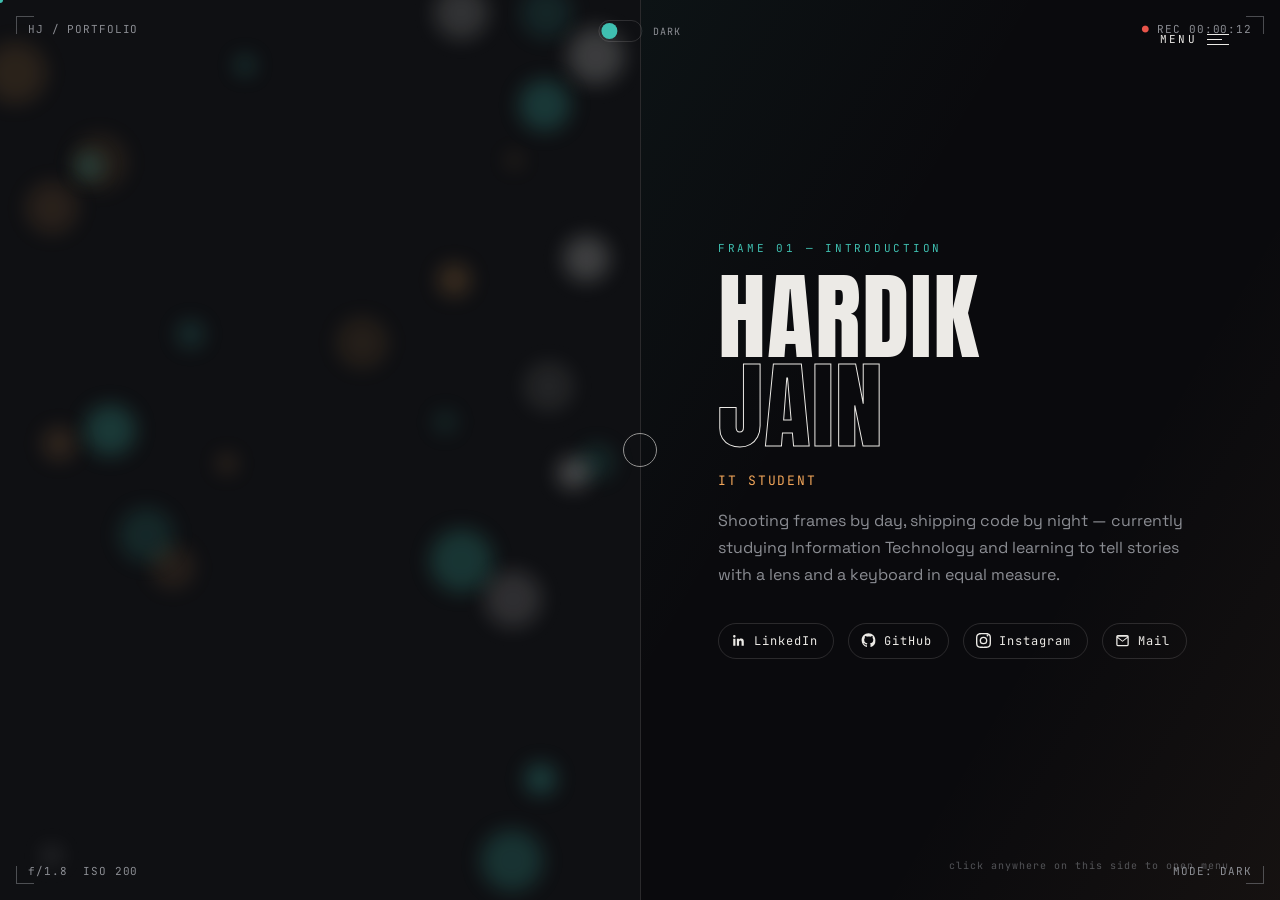
==== index.html @ 765d05bf "Add files via upload" ====
<!DOCTYPE html>
<html lang="en">
<head>
<meta charset="UTF-8">
<meta name="viewport" content="width=device-width, initial-scale=1.0">
<title>Hardik Jain — IT Student &amp; Visual Storyteller</title>
<meta name="description" content="Hardik Jain — IT student, video editor, videographer, photographer.">

<link rel="preconnect" href="https://fonts.googleapis.com">
<link rel="preconnect" href="https://fonts.gstatic.com" crossorigin>
<link href="https://fonts.googleapis.com/css2?family=Anton&family=Space+Grotesk:wght@400;500;600;700&family=JetBrains+Mono:wght@400;500;700&display=swap" rel="stylesheet">

<link rel="stylesheet" href="styles.css">
</head>
<body data-theme="dark">

  <!-- custom cursor -->
  <div class="cursor-ring" aria-hidden="true"></div>
  <div class="cursor-dot" aria-hidden="true"></div>

  <!-- HUD chrome (camera viewfinder overlay) -->
  <div class="hud" aria-hidden="true">
    <span class="hud-tl">HJ&nbsp;/&nbsp;PORTFOLIO</span>
    <span class="hud-tr" id="hudClock">REC 00:00:00</span>
    <span class="hud-bl">f/1.8&nbsp;&nbsp;ISO 200</span>
    <span class="hud-br" id="hudMode">MODE: DARK</span>
    <span class="hud-corner c1"></span>
    <span class="hud-corner c2"></span>
    <span class="hud-corner c3"></span>
    <span class="hud-corner c4"></span>
  </div>

  <!-- theme toggle -->
  <button class="theme-toggle" id="themeToggle" aria-label="Toggle light and dark mode">
    <span class="toggle-track">
      <span class="toggle-thumb"></span>
    </span>
    <span class="toggle-label" id="toggleLabel">DARK</span>
  </button>

  <!-- ============ HOME / SPLIT SCREEN ============ -->
  <main class="split" id="home">

    <section class="panel panel-image" id="imagePanel">
      <canvas id="particleCanvas"></canvas>
      <p class="panel-caption">HOVER TO REFOCUS</p>
    </section>

    <section class="panel panel-info" id="infoPanel">
      <div class="grade-wipe" aria-hidden="true"></div>

      <div class="info-inner">
        <p class="eyebrow">FRAME&nbsp;01 — INTRODUCTION</p>

        <h1 class="name-title" id="nameTitle" data-text="HARDIK JAIN">
          <span>HARDIK</span><span>JAIN</span>
        </h1>

        <p class="role-line">IT Student</p>

        <p class="intro-text">
          Shooting frames by day, shipping code by night — currently studying
          Information Technology and learning to tell stories with a lens
          and a keyboard in equal measure.
        </p>

        <ul class="social-row">
          <li>
            <a href="https://www.linkedin.com/in/thinkhardik" target="_blank" rel="noopener noreferrer" class="social-link" data-label="LinkedIn">
              <svg viewBox="0 0 24 24" fill="currentColor"><path d="M20.45 20.45h-3.55v-5.57c0-1.33-.02-3.03-1.85-3.03-1.86 0-2.14 1.45-2.14 2.94v5.66H9.36V9h3.41v1.56h.05c.47-.9 1.63-1.85 3.36-1.85 3.6 0 4.27 2.37 4.27 5.45v6.29zM5.34 7.43a2.06 2.06 0 1 1 0-4.12 2.06 2.06 0 0 1 0 4.12zM7.12 20.45H3.56V9h3.56v11.45z"/></svg>
              <span>LinkedIn</span>
            </a>
          </li>
          <li>
            <a href="https://github.com/thinkhardik" target="_blank" rel="noopener noreferrer" class="social-link" data-label="GitHub">
              <svg viewBox="0 0 24 24" fill="currentColor"><path d="M12 .5C5.73.5.98 5.24.98 11.52c0 5.02 3.26 9.28 7.78 10.78.57.1.78-.25.78-.55 0-.27-.01-1.16-.02-2.11-3.17.69-3.84-1.34-3.84-1.34-.52-1.32-1.27-1.67-1.27-1.67-1.04-.71.08-.7.08-.7 1.15.08 1.76 1.18 1.76 1.18 1.02 1.75 2.67 1.25 3.32.95.1-.74.4-1.25.72-1.54-2.53-.29-5.19-1.27-5.19-5.63 0-1.24.44-2.26 1.17-3.06-.12-.29-.51-1.45.11-3.02 0 0 .96-.31 3.14 1.17.91-.25 1.89-.38 2.86-.39.97.01 1.95.14 2.86.39 2.18-1.48 3.14-1.17 3.14-1.17.62 1.57.23 2.73.11 3.02.73.8 1.17 1.82 1.17 3.06 0 4.37-2.67 5.34-5.21 5.62.41.36.77 1.06.77 2.14 0 1.55-.01 2.79-.01 3.17 0 .3.2.66.79.55A11.03 11.03 0 0 0 23.02 11.5C23.02 5.24 18.27.5 12 .5z"/></svg>
              <span>GitHub</span>
            </a>
          </li>
          <li>
            <a href="https://www.instagram.com/thinkhardik/" target="_blank" rel="noopener noreferrer" class="social-link" data-label="Instagram">
              <svg viewBox="0 0 24 24" fill="currentColor"><path d="M12 2.16c3.2 0 3.58.01 4.85.07 1.17.05 1.8.24 2.22.41.56.21.96.47 1.38.89.42.42.68.82.89 1.38.17.42.36 1.05.41 2.22.06 1.27.07 1.65.07 4.85s-.01 3.58-.07 4.85c-.05 1.17-.24 1.8-.41 2.22-.21.56-.47.96-.89 1.38-.42.42-.82.68-1.38.89-.42.17-1.05.36-2.22.41-1.27.06-1.65.07-4.85.07s-3.58-.01-4.85-.07c-1.17-.05-1.8-.24-2.22-.41a3.72 3.72 0 0 1-1.38-.89 3.72 3.72 0 0 1-.89-1.38c-.17-.42-.36-1.05-.41-2.22-.06-1.27-.07-1.65-.07-4.85s.01-3.58.07-4.85c.05-1.17.24-1.8.41-2.22.21-.56.47-.96.89-1.38.42-.42.82-.68 1.38-.89.42-.17 1.05-.36 2.22-.41 1.27-.06 1.65-.07 4.85-.07M12 0C8.74 0 8.33.01 7.05.07c-1.28.06-2.15.26-2.91.56a5.87 5.87 0 0 0-2.13 1.38A5.87 5.87 0 0 0 .63 4.14c-.3.76-.5 1.63-.56 2.91C0 8.33 0 8.74 0 12s.01 3.67.07 4.95c.06 1.28.26 2.15.56 2.91.3.79.71 1.46 1.38 2.13.67.67 1.34 1.08 2.13 1.38.76.3 1.63.5 2.91.56C8.33 24 8.74 24 12 24s3.67-.01 4.95-.07c1.28-.06 2.15-.26 2.91-.56a5.87 5.87 0 0 0 2.13-1.38 5.87 5.87 0 0 0 1.38-2.13c.3-.76.5-1.63.56-2.91.06-1.28.07-1.69.07-4.95s-.01-3.67-.07-4.95c-.06-1.28-.26-2.15-.56-2.91a5.87 5.87 0 0 0-1.38-2.13A5.87 5.87 0 0 0 19.86.63c-.76-.3-1.63-.5-2.91-.56C15.67.01 15.26 0 12 0zm0 5.84A6.16 6.16 0 1 0 12 18.16 6.16 6.16 0 0 0 12 5.84zm0 10.16A4 4 0 1 1 12 8a4 4 0 0 1 0 8zm6.4-10.4a1.44 1.44 0 1 1 0-2.88 1.44 1.44 0 0 1 0 2.88z"/></svg>
              <span>Instagram</span>
            </a>
          </li>
          <li>
            <a href="mailto:jainhardik02022007@gmail.com" class="social-link" data-label="Mail">
              <svg viewBox="0 0 24 24" fill="currentColor"><path d="M2 5.5A2.5 2.5 0 0 1 4.5 3h15A2.5 2.5 0 0 1 22 5.5v13a2.5 2.5 0 0 1-2.5 2.5h-15A2.5 2.5 0 0 1 2 18.5v-13zm2.2.5 7.8 6.2L19.8 6H4.2zM20 7.8l-7.4 5.9a1 1 0 0 1-1.2 0L4 7.8v10.7c0 .28.22.5.5.5h15c.28 0 .5-.22.5-.5V7.8z"/></svg>
              <span>Mail</span>
            </a>
          </li>
        </ul>
      </div>

      <button class="menu-trigger" id="menuTrigger" aria-haspopup="true" aria-expanded="false" aria-label="Open menu">
        <span class="menu-trigger-text">MENU</span>
        <span class="menu-trigger-bars"><i></i><i></i><i></i></span>
      </button>

      <p class="click-hint">click anywhere on this side to open menu</p>
    </section>
  </main>

  <!-- ============ EXPLODING NAV OVERLAY ============ -->
  <nav class="nav-overlay" id="navOverlay" aria-hidden="true">
    <div class="shard shard-1"></div>
    <div class="shard shard-2"></div>
    <div class="shard shard-3"></div>
    <div class="shard shard-4"></div>

    <button class="nav-close" id="navClose" aria-label="Close menu">✕</button>

    <ol class="nav-list">
      <li><a href="#about" class="nav-link" data-target="about"><span class="nav-index">01</span><span class="nav-word">About&nbsp;Me</span></a></li>
      <li><a href="#skills" class="nav-link" data-target="skills"><span class="nav-index">02</span><span class="nav-word">Skills</span></a></li>
      <li><a href="#journey" class="nav-link" data-target="journey"><span class="nav-index">03</span><span class="nav-word">Journey</span></a></li>
      <li><a href="#certificates" class="nav-link" data-target="certificates"><span class="nav-index">04</span><span class="nav-word">Certificates</span></a></li>
    </ol>
  </nav>

  <!-- ============ CONTENT PAGES ============ -->
  <div class="page-stage" id="pageStage">

    <button class="back-home" id="backHome">
      <span>◂</span> BACK TO FRAME 01
    </button>

    <section class="content-page" id="about" data-page="about">
      <p class="eyebrow">FRAME&nbsp;02 — ABOUT ME</p>
      <h2 class="page-title">About&nbsp;Me</h2>
      <p class="page-copy">
        Hi, welcome to my website! My name is Hardik Jain and I'm currently
        pursuing my degree in Information Technology at Jaipur Engineering
        College and Research Centre. Somewhere between debugging code and
        colour-grading footage, I found the two crafts speak the same
        language: both are about controlling light, structure, and timing
        until the result feels inevitable.
      </p>
    </section>

    <section class="content-page" id="skills" data-page="skills">
      <p class="eyebrow">FRAME&nbsp;03 — SKILLS</p>
      <h2 class="page-title">Skills</h2>
      <div class="skills-grid">
        <div class="skill-card">
          <span class="skill-tag">LANG</span>
          <h3>JavaScript</h3>
          <p>Building interactive, logic-driven experiences on the web.</p>
        </div>
        <div class="skill-card">
          <span class="skill-tag">POST</span>
          <h3>Video Editing</h3>
          <p>Cutting, colour-grading and pacing footage into a story.</p>
        </div>
        <div class="skill-card">
          <span class="skill-tag">SHOOT</span>
          <h3>Videography</h3>
          <p>Framing motion — composition, movement and light on set.</p>
        </div>
        <div class="skill-card">
          <span class="skill-tag">STILL</span>
          <h3>Photography</h3>
          <p>Freezing a single frame that still carries the whole story.</p>
        </div>
      </div>
    </section>

    <section class="content-page" id="journey" data-page="journey">
      <p class="eyebrow">FRAME&nbsp;04 — JOURNEY</p>
      <h2 class="page-title">Journey</h2>
      <div class="journey-track">
        <div class="journey-node">
          <span class="journey-dot"></span>
          <div class="journey-copy">
            <h3>Just Started</h3>
            <p>The reel just started rolling — first frame, first line of code. Nothing to scroll through yet, but the timeline is running.</p>
          </div>
        </div>
      </div>
    </section>

    <section class="content-page" id="certificates" data-page="certificates">
      <p class="eyebrow">FRAME&nbsp;05 — CERTIFICATES</p>
      <h2 class="page-title">Certificates</h2>
      <p class="page-copy muted">
        No certificates in the reel yet — this frame is reserved for what's
        coming next. Check back soon.
      </p>
    </section>

  </div>

  <script src="script.js"></script>
</body>
</html>
---- styles.css ----
/* ===================================================================
   HARDIK JAIN — PORTFOLIO
   Design language: a camera viewfinder / editing-bay HUD.
   Duotone grade (teal shadows / amber highlights) — a nod to
   colour-grading, one of Hardik's own skills.
=================================================================== */

:root{
  --teal:   #3FBFB0;
  --amber:  #F2A65A;
  --red:    #E8544A;

  --font-display: 'Anton', sans-serif;
  --font-body: 'Space Grotesk', sans-serif;
  --font-mono: 'JetBrains Mono', monospace;

  --ease: cubic-bezier(.22,.61,.36,1);
}

/* ---- theme tokens ---- */
body[data-theme="dark"]{
  --bg:        #0A0A0D;
  --bg-alt:    #0F1013;
  --panel:     #131417;
  --ink:       #ECEAE6;
  --ink-dim:   #8B8D93;
  --line:      rgba(236,234,230,0.14);
  --grain-op:  0.05;
}
body[data-theme="light"]{
  --bg:        #EFEDE7;
  --bg-alt:    #E7E4DC;
  --panel:     #FAF9F6;
  --ink:       #16171B;
  --ink-dim:   #6B6D73;
  --line:      rgba(22,23,27,0.14);
  --grain-op:  0.035;
}

*{ margin:0; padding:0; box-sizing:border-box; }

html{ scroll-behavior:smooth; }

body{
  background:var(--bg);
  color:var(--ink);
  font-family:var(--font-body);
  overflow-x:hidden;
  cursor:none;
  transition:background .5s var(--ease), color .5s var(--ease);
}

a{ color:inherit; text-decoration:none; }
button{ font-family:inherit; background:none; border:none; color:inherit; cursor:none; }
ul, ol{ list-style:none; }

::selection{ background:var(--teal); color:#0A0A0D; }

@media (hover:none){
  body{ cursor:auto; }
}

/* ===================== CUSTOM CURSOR ===================== */
.cursor-dot, .cursor-ring{
  position:fixed; top:0; left:0; z-index:9999;
  pointer-events:none;
  border-radius:50%;
  transform:translate(-50%,-50%);
  will-change:transform;
}
.cursor-dot{
  width:6px; height:6px;
  background:var(--teal);
  transition:background .3s var(--ease), width .3s var(--ease), height .3s var(--ease);
}
.cursor-ring{
  width:34px; height:34px;
  border:1px solid var(--ink);
  opacity:.6;
  transition:width .35s var(--ease), height .35s var(--ease), border-color .35s var(--ease),
             opacity .35s var(--ease), transform .12s linear;
}

/* aperture-close state — hovering the photo */
.cursor-ring.aperture{
  width:64px; height:64px;
  border-color:var(--amber);
  border-style:dashed;
}
.cursor-dot.aperture{ background:var(--amber); width:4px; height:4px; }

/* focus-pull state — hovering the name */
.cursor-ring.focus{
  width:10px; height:10px;
  border-color:var(--teal);
  opacity:1;
}
.cursor-dot.focus{ opacity:0; }

@media (hover:none){
  .cursor-dot, .cursor-ring{ display:none; }
}

/* ===================== HUD CHROME ===================== */
.hud{
  position:fixed; inset:0; z-index:40; pointer-events:none;
  font-family:var(--font-mono);
  font-size:11px;
  letter-spacing:.08em;
  color:var(--ink-dim);
  mix-blend-mode:normal;
}
.hud span{ position:absolute; }
.hud-tl{ top:22px; left:28px; }
.hud-tr{ top:22px; right:28px; }
.hud-tr::before{ content:"● "; color:var(--red); }
.hud-bl{ bottom:22px; left:28px; }
.hud-br{ bottom:22px; right:28px; }

.hud-corner{
  width:18px; height:18px;
  border-color:var(--ink-dim);
  border-style:solid;
  opacity:.5;
}
.c1{ top:16px; left:16px; border-width:1px 0 0 1px; }
.c2{ top:16px; right:16px; border-width:1px 1px 0 0; }
.c3{ bottom:16px; left:16px; border-width:0 0 1px 1px; }
.c4{ bottom:16px; right:16px; border-width:0 1px 1px 0; }

@media (max-width:720px){
  .hud{ display:none; }
}

/* ===================== THEME TOGGLE ===================== */
.theme-toggle{
  position:fixed; top:20px; right:50%;
  transform:translateX(50%);
  z-index:60;
  display:flex; align-items:center; gap:10px;
  font-family:var(--font-mono); font-size:10px; letter-spacing:.12em;
  color:var(--ink-dim);
}
.toggle-track{
  width:44px; height:22px; border-radius:20px;
  border:1px solid var(--line);
  position:relative;
  transition:border-color .3s;
}
.toggle-thumb{
  position:absolute; top:2px; left:2px;
  width:16px; height:16px; border-radius:50%;
  background:var(--teal);
  transition:transform .35s var(--ease), background .35s;
}
body[data-theme="light"] .toggle-thumb{
  transform:translateX(22px);
  background:var(--amber);
}

@media (max-width:720px){
  .theme-toggle{ top:auto; bottom:16px; right:16px; transform:none; }
}

/* ===================== SPLIT SCREEN ===================== */
.split{
  display:flex;
  min-height:100vh;
  position:relative;
}
.panel{
  width:50%;
  min-height:100vh;
  position:relative;
  display:flex;
  align-items:center;
  justify-content:center;
}

/* -- image panel -- */
.panel-image{
  background:var(--bg-alt);
  overflow:hidden;
}
#particleCanvas{
  width:100%; height:100%;
  display:block;
}
.panel-caption{
  position:absolute; bottom:34px; left:50%; transform:translateX(-50%);
  font-family:var(--font-mono); font-size:10px; letter-spacing:.25em;
  color:var(--ink-dim);
  opacity:0; transition:opacity .4s var(--ease);
}
.panel-image:hover .panel-caption{ opacity:.8; }

/* -- info panel -- */
.panel-info{
  flex-direction:column;
  align-items:flex-start;
  justify-content:center;
  padding:0 clamp(28px,6vw,90px);
  border-left:1px solid var(--line);
  cursor:none;
  overflow:hidden;
}
.info-inner{ position:relative; z-index:2; max-width:560px; }

.eyebrow{
  font-family:var(--font-mono);
  font-size:11px; letter-spacing:.25em;
  color:var(--teal);
  margin-bottom:18px;
}

.name-title{
  font-family:var(--font-display);
  font-weight:400;
  font-size:clamp(46px,8vw,96px);
  line-height:.92;
  letter-spacing:.01em;
  display:flex; flex-direction:column;
  filter:blur(0px);
  transition:filter .45s var(--ease);
}
.name-title span{ display:block; }
.name-title span:last-child{
  color:transparent;
  -webkit-text-stroke:1px var(--ink);
}
.name-title.pulling{ filter:blur(6px); }
.name-title.pulling.sharp{ filter:blur(0px); }

.role-line{
  font-family:var(--font-mono);
  font-size:13px; letter-spacing:.15em;
  color:var(--amber);
  margin:22px 0 18px;
  text-transform:uppercase;
}

.intro-text{
  font-size:16px; line-height:1.7;
  color:var(--ink-dim);
  max-width:480px;
  margin-bottom:34px;
}

.social-row{
  display:flex; flex-wrap:wrap; gap:14px;
}
.social-link{
  display:flex; align-items:center; gap:8px;
  padding:9px 16px 9px 12px;
  border:1px solid var(--line);
  border-radius:999px;
  font-size:12px; letter-spacing:.08em;
  font-family:var(--font-mono);
  transition:border-color .3s var(--ease), transform .3s var(--ease), color .3s var(--ease);
  position:relative;
  z-index:5;
}
.social-link svg{ width:15px; height:15px; }
.social-link:hover{
  border-color:var(--teal);
  color:var(--teal);
  transform:translateY(-2px);
}

/* grade-wipe decorative sweep behind info panel */
.grade-wipe{
  position:absolute; inset:0;
  background:linear-gradient(120deg, var(--teal) 0%, transparent 35%, transparent 65%, var(--amber) 100%);
  opacity:.05;
  pointer-events:none;
}

/* menu trigger */
.menu-trigger{
  position:absolute; top:32px; right:clamp(20px,4vw,56px);
  display:flex; align-items:center; gap:10px;
  z-index:6;
}
.menu-trigger-text{
  font-family:var(--font-mono); font-size:11px; letter-spacing:.2em;
}
.menu-trigger-bars{
  display:flex; flex-direction:column; gap:4px;
  width:22px;
}
.menu-trigger-bars i{
  display:block; height:1px; background:var(--ink);
  transition:transform .3s var(--ease), width .3s var(--ease);
}
.menu-trigger-bars i:nth-child(2){ width:70%; }
.menu-trigger:hover .menu-trigger-bars i{ background:var(--teal); width:100%; }

.click-hint{
  position:absolute; bottom:28px; right:clamp(20px,4vw,56px);
  font-family:var(--font-mono); font-size:10px; letter-spacing:.1em;
  color:var(--ink-dim);
  opacity:.55;
}

@media (max-width:900px){
  .split{ flex-direction:column; }
  .panel{ width:100%; min-height:52vh; }
  .panel-image{ min-height:42vh; }
  .panel-info{ border-left:none; border-top:1px solid var(--line); padding:48px clamp(24px,6vw,60px) 90px; }
  .click-hint{ display:none; }
}

/* ===================== EXPLODING NAV OVERLAY ===================== */
.nav-overlay{
  position:fixed; inset:0; z-index:80;
  background:var(--bg);
  display:flex; align-items:center; justify-content:center;
  clip-path:circle(2% at calc(100% - 60px) 50px);
  opacity:0;
  pointer-events:none;
  transition:clip-path .7s var(--ease), opacity .1s linear .1s;
}
.nav-overlay.open{
  clip-path:circle(150% at calc(100% - 60px) 50px);
  opacity:1;
  pointer-events:auto;
  transition:clip-path .7s var(--ease), opacity 0s;
}

.shard{
  position:absolute;
  background:var(--panel);
  border:1px solid var(--line);
  opacity:0;
}
.nav-overlay.open .shard{ animation:shard-fly .6s var(--ease) forwards; }
.shard-1{ width:120px; height:120px; top:15%; left:10%; }
.shard-2{ width:80px;  height:80px;  top:70%; left:20%; }
.shard-3{ width:100px; height:100px; top:20%; right:12%; }
.shard-4{ width:60px;  height:60px;  top:65%; right:22%; }
@keyframes shard-fly{
  0%{ opacity:.9; transform:scale(.2) rotate(0deg); }
  100%{ opacity:0; transform:scale(2.4) rotate(35deg); }
}

.nav-close{
  position:absolute; top:30px; right:clamp(20px,4vw,56px);
  font-size:20px;
  width:40px; height:40px;
  border:1px solid var(--line); border-radius:50%;
  display:flex; align-items:center; justify-content:center;
  transition:border-color .3s, transform .4s var(--ease);
}
.nav-close:hover{ border-color:var(--red); transform:rotate(90deg); }

.nav-list{
  display:flex; flex-direction:column; gap:6px;
  transform:translateY(20px);
  opacity:0;
  transition:transform .5s var(--ease) .15s, opacity .5s var(--ease) .15s;
}
.nav-overlay.open .nav-list{ transform:translateY(0); opacity:1; }

.nav-link{
  display:flex; align-items:baseline; gap:22px;
  font-family:var(--font-display);
  font-size:clamp(34px,7vw,74px);
  line-height:1.1;
  padding:6px 10px;
  position:relative;
  overflow:hidden;
}
.nav-index{
  font-family:var(--font-mono);
  font-size:13px;
  color:var(--teal);
  letter-spacing:.1em;
}
.nav-word{ position:relative; }
.nav-word::after{
  content:"";
  position:absolute; left:0; bottom:2px;
  width:100%; height:.08em;
  background:var(--amber);
  transform:scaleX(0); transform-origin:left;
  transition:transform .4s var(--ease);
}
.nav-link:hover .nav-word::after{ transform:scaleX(1); }
.nav-link:hover .nav-word{ color:var(--amber); }

/* ===================== CONTENT PAGES ===================== */
.page-stage{ position:relative; }
.content-page{
  display:none;
  min-height:100vh;
  padding:140px clamp(24px,8vw,120px) 100px;
  max-width:1000px;
}
.content-page.active{
  display:block;
  animation:page-in .6s var(--ease);
}
@keyframes page-in{
  from{ opacity:0; transform:translateY(24px); }
  to{ opacity:1; transform:translateY(0); }
}

.page-title{
  font-family:var(--font-display);
  font-size:clamp(38px,6vw,68px);
  margin-bottom:34px;
}
.page-copy{
  font-size:17px; line-height:1.8;
  color:var(--ink-dim);
  max-width:680px;
}
.page-copy.muted{ font-style:italic; }

.back-home{
  position:fixed; top:30px; left:clamp(20px,4vw,56px); z-index:70;
  display:none;
  align-items:center; gap:8px;
  font-family:var(--font-mono); font-size:11px; letter-spacing:.15em;
  color:var(--ink-dim);
  transition:color .3s;
}
.back-home.show{ display:flex; }
.back-home:hover{ color:var(--teal); }

/* skills */
.skills-grid{
  display:grid;
  grid-template-columns:repeat(auto-fit, minmax(220px,1fr));
  gap:1px;
  background:var(--line);
  border:1px solid var(--line);
}
.skill-card{
  background:var(--bg);
  padding:30px 26px;
  transition:background .3s var(--ease);
}
.skill-card:hover{ background:var(--panel); }
.skill-tag{
  font-family:var(--font-mono); font-size:10px; letter-spacing:.2em;
  color:var(--teal);
}
.skill-card h3{
  font-family:var(--font-display); font-weight:400;
  font-size:24px; margin:14px 0 10px;
}
.skill-card p{ color:var(--ink-dim); font-size:14px; line-height:1.6; }

/* journey */
.journey-track{ position:relative; padding-left:30px; border-left:1px solid var(--line); }
.journey-node{ position:relative; padding-bottom:10px; }
.journey-dot{
  position:absolute; left:-35px; top:4px;
  width:10px; height:10px; border-radius:50%;
  background:var(--amber);
  box-shadow:0 0 0 4px var(--bg), 0 0 0 5px var(--line);
}
.journey-copy h3{ font-family:var(--font-display); font-weight:400; font-size:26px; margin-bottom:10px; }
.journey-copy p{ color:var(--ink-dim); font-size:15px; line-height:1.7; max-width:560px; }

@media (max-width:720px){
  .content-page{ padding:120px 24px 80px; }
}
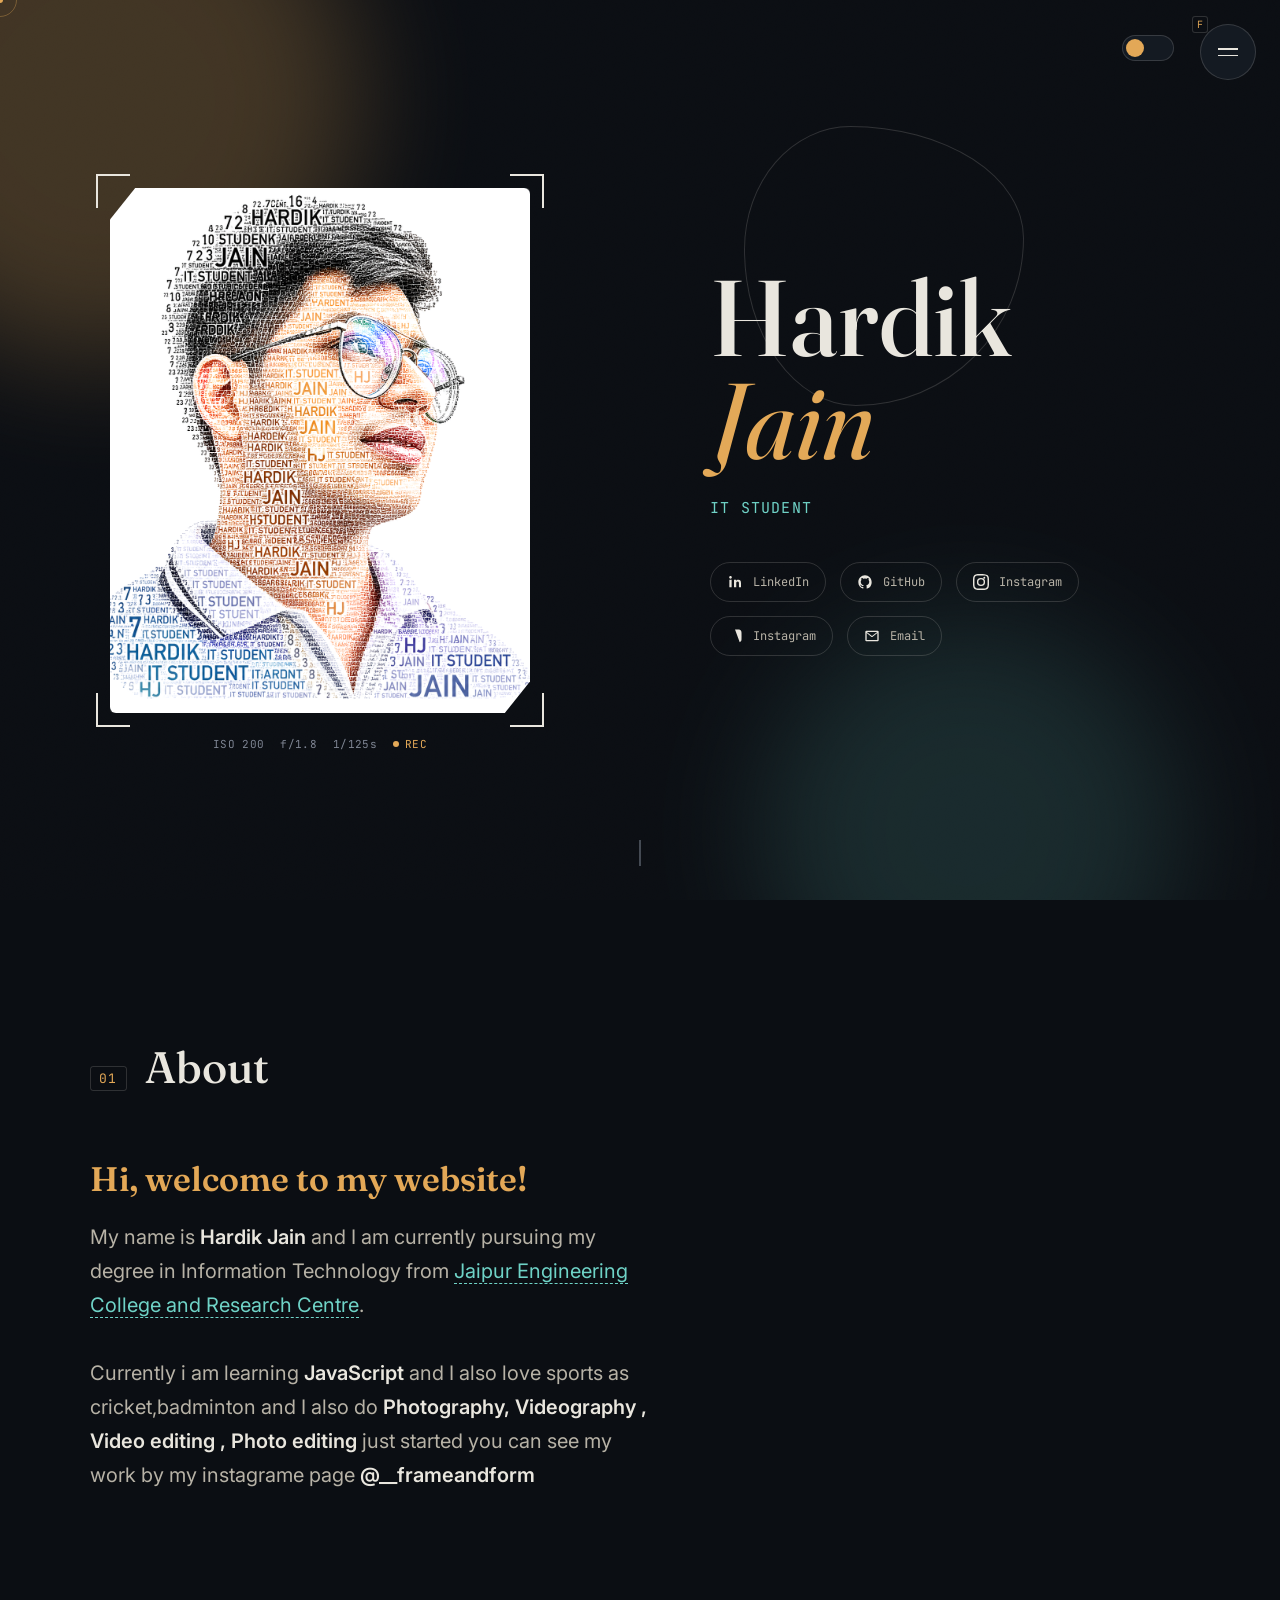
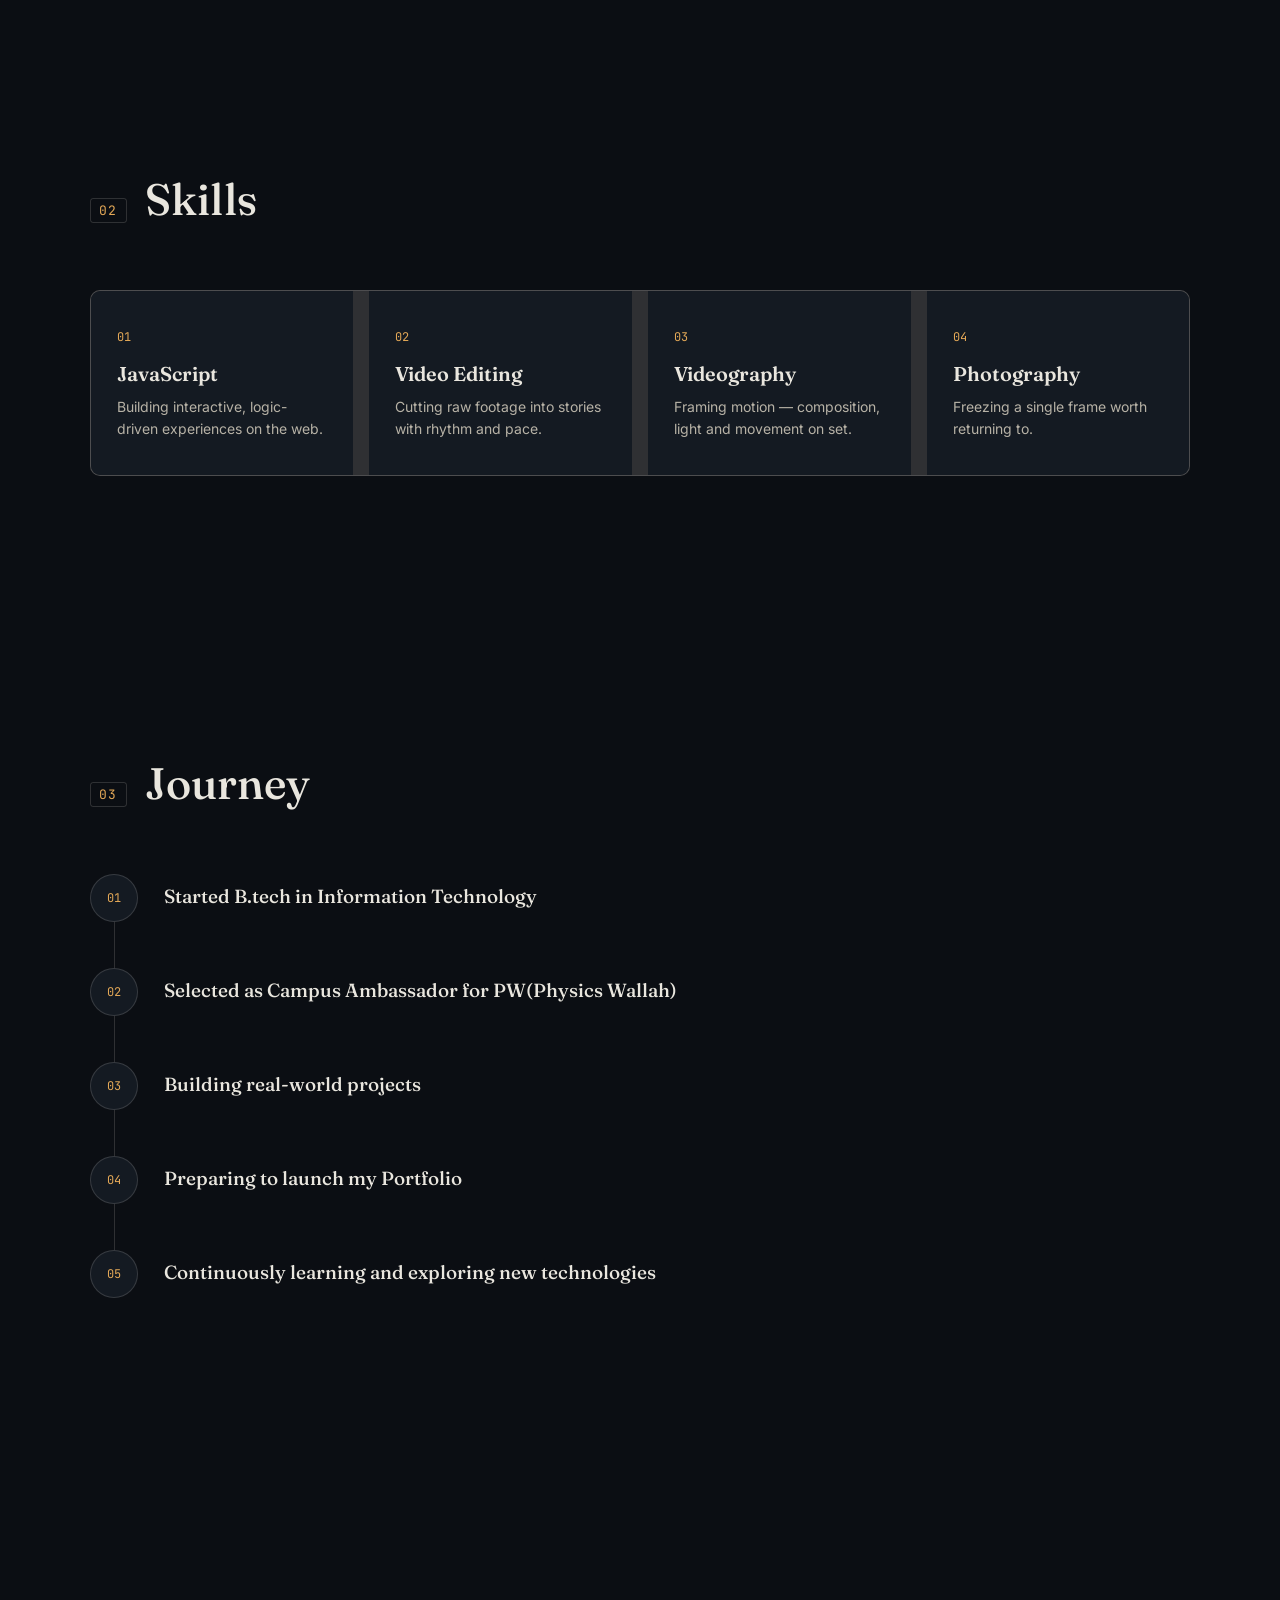
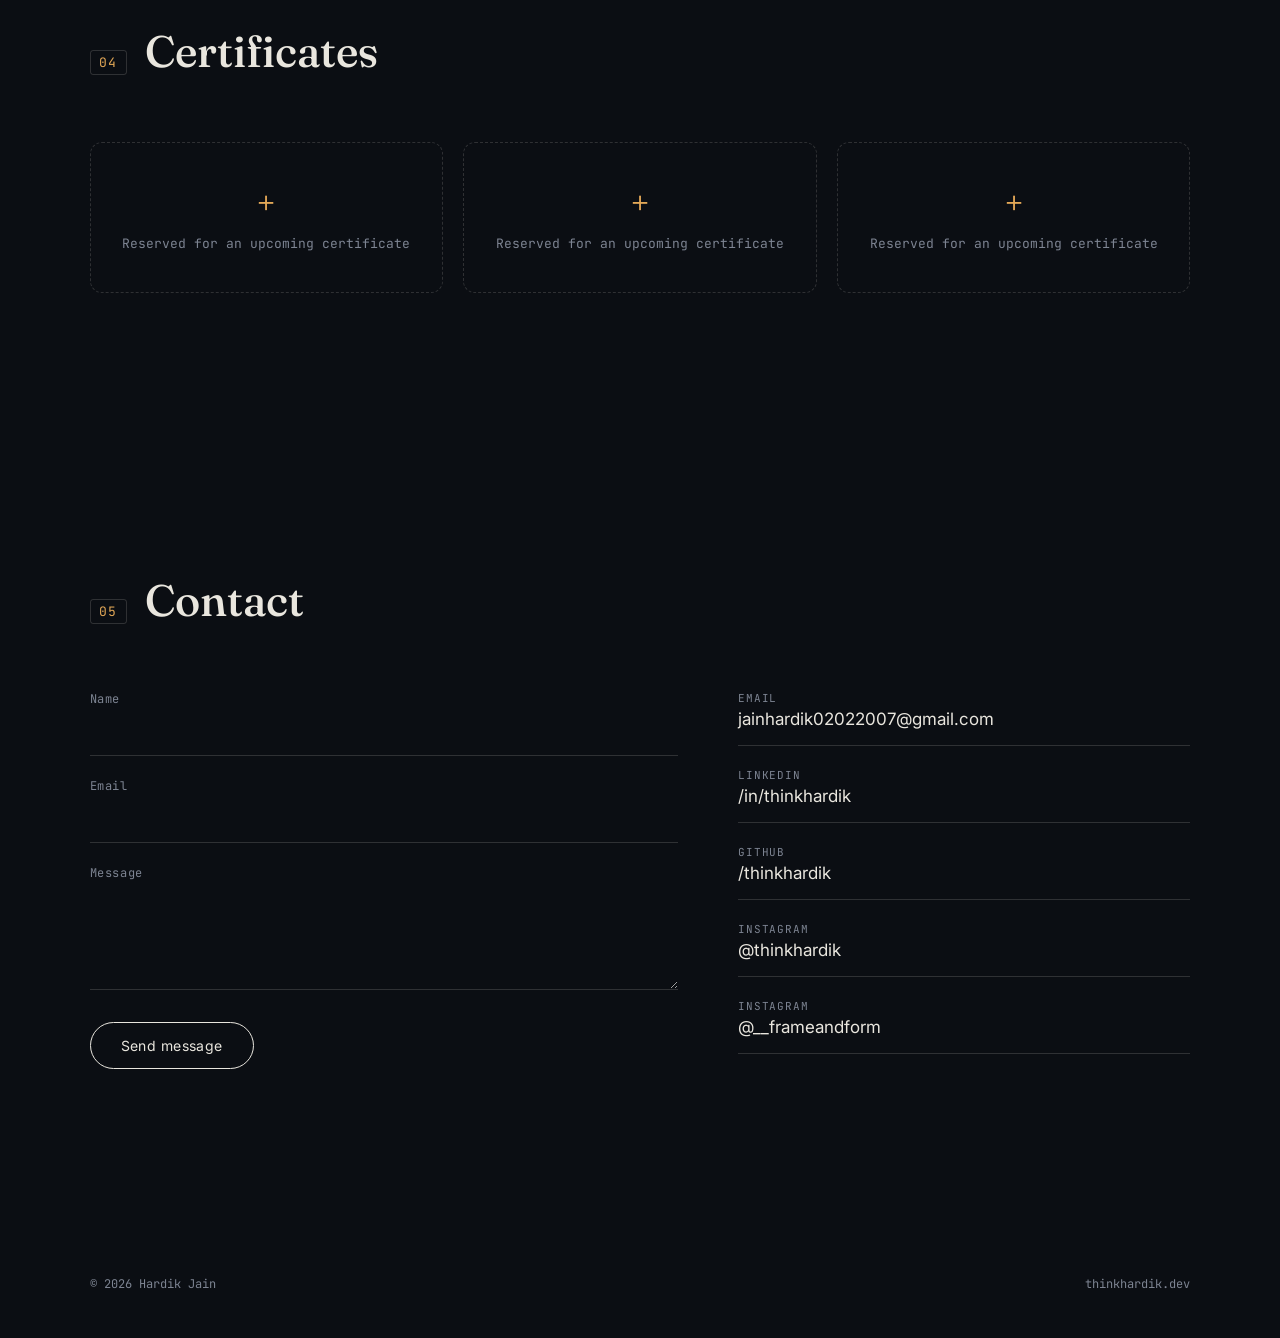
==== commit 738ce7cb: "Add files via upload" ====
--- a/index.html
+++ b/index.html
@@ -3,193 +3,275 @@
 <head>
 <meta charset="UTF-8">
 <meta name="viewport" content="width=device-width, initial-scale=1.0">
-<title>Hardik Jain — IT Student &amp; Visual Storyteller</title>
-<meta name="description" content="Hardik Jain — IT student, video editor, videographer, photographer.">
+<title>Hardik Jain | IT Student</title>
+<meta name="description" content="Hardik Jain — IT student at JECRC, working across code, video and photography. Portfolio, journey and certificates.">
 
 <link rel="preconnect" href="https://fonts.googleapis.com">
 <link rel="preconnect" href="https://fonts.gstatic.com" crossorigin>
-<link href="https://fonts.googleapis.com/css2?family=Anton&family=Space+Grotesk:wght@400;500;600;700&family=JetBrains+Mono:wght@400;500;700&display=swap" rel="stylesheet">
-
-<link rel="stylesheet" href="styles.css">
+<link href="https://fonts.googleapis.com/css2?family=Fraunces:ital,opsz,wght@0,9..144,300;0,9..144,500;0,9..144,600;1,9..144,400;1,9..144,500&family=Inter:wght@300;400;500;600&family=JetBrains+Mono:wght@400;500&display=swap" rel="stylesheet">
+
+<link rel="stylesheet" href="style.css">
 </head>
-<body data-theme="dark">
-
-  <!-- custom cursor -->
-  <div class="cursor-ring" aria-hidden="true"></div>
-  <div class="cursor-dot" aria-hidden="true"></div>
-
-  <!-- HUD chrome (camera viewfinder overlay) -->
-  <div class="hud" aria-hidden="true">
-    <span class="hud-tl">HJ&nbsp;/&nbsp;PORTFOLIO</span>
-    <span class="hud-tr" id="hudClock">REC 00:00:00</span>
-    <span class="hud-bl">f/1.8&nbsp;&nbsp;ISO 200</span>
-    <span class="hud-br" id="hudMode">MODE: DARK</span>
-    <span class="hud-corner c1"></span>
-    <span class="hud-corner c2"></span>
-    <span class="hud-corner c3"></span>
-    <span class="hud-corner c4"></span>
+<body>
+
+<!-- custom cursor -->
+<div class="cursor-dot" aria-hidden="true"></div>
+<div class="cursor-ring" aria-hidden="true"></div>
+
+<!-- floating nav trigger -->
+<button class="nav-trigger" id="navTrigger" aria-label="Open navigation" aria-expanded="false">
+  <span class="nav-trigger__frame">F</span>
+  <span class="nav-trigger__lines"><i></i><i></i></span>
+</button>
+
+<button class="theme-toggle" id="themeToggle" aria-label="Toggle light and dark mode">
+  <span class="theme-toggle__track"><span class="theme-toggle__thumb"></span></span>
+</button>
+
+<!-- fullscreen nav -->
+<nav class="fullnav" id="fullnav" aria-hidden="true">
+  <ol class="fullnav__list">
+    <li class="fullnav__item"><span class="fullnav__frame">00</span><a href="#home">Home</a></li>
+    <li class="fullnav__item"><span class="fullnav__frame">01</span><a href="#about">About</a></li>
+    <li class="fullnav__item"><span class="fullnav__frame">02</span><a href="#skills">Skills</a></li>
+    <li class="fullnav__item"><span class="fullnav__frame">03</span><a href="#journey">Journey</a></li>
+    <li class="fullnav__item"><span class="fullnav__frame">04</span><a href="#certificates">Certificates</a></li>
+    <li class="fullnav__item"><span class="fullnav__frame">05</span><a href="#contact">Contact</a></li>
+  </ol>
+  <div class="fullnav__meta">
+    <span>thinkhardik.dev</span>
+    <span>Jaipur, Rajasthan</span>
+    <span>Baran, Rajasthan</span>
   </div>
-
-  <!-- theme toggle -->
-  <button class="theme-toggle" id="themeToggle" aria-label="Toggle light and dark mode">
-    <span class="toggle-track">
-      <span class="toggle-thumb"></span>
+</nav>
+
+<div class="grain" aria-hidden="true"></div>
+
+<main>
+
+  <!-- HERO -->
+  <section class="hero" id="home">
+    <div class="hero__bg" aria-hidden="true">
+      <span class="hero__shape hero__shape--a"></span>
+      <span class="hero__shape hero__shape--b"></span>
+      <span class="hero__shape hero__shape--c"></span>
+    </div>
+
+    <div class="hero__frame-side">
+      <div class="viewfinder" id="viewfinder">
+        <span class="viewfinder__corner viewfinder__corner--tl"></span>
+        <span class="viewfinder__corner viewfinder__corner--tr"></span>
+        <span class="viewfinder__corner viewfinder__corner--bl"></span>
+        <span class="viewfinder__corner viewfinder__corner--br"></span>
+        <span class="viewfinder__glow" id="viewfinderGlow"></span>
+        <div class="viewfinder__photo-wrap" id="tiltWrap">
+          <img src="assets/images/hardik1.png" alt="Portrait of Hardik Jain" class="viewfinder__photo">
+          <span class="viewfinder__scan"></span>
+        </div>
+        <div class="viewfinder__exif">
+          <span>ISO 200</span>
+          <span>f/1.8</span>
+          <span>1/125s</span>
+          <span class="viewfinder__rec"><i></i>REC</span>
+        </div>
+        <span class="viewfinder__particles" id="particles"></span>
+      </div>
+    </div>
+
+    <div class="hero__text-side">
+      <p class="hero__eyebrow"></p>
+      <h1 class="hero__name" id="heroName">
+        <span class="hero__name-line" data-text="Hardik"></span>
+        <span class="hero__name-line hero__name-line--accent" data-text="Jain">Jain</span>
+      </h1>
+      <p class="hero__role">IT Student</p>
+
+      <ul class="hero__socials">
+        <li>
+          <a href="https://www.linkedin.com/in/thinkhardik" target="_blank" rel="noopener" class="social-link" data-label="LinkedIn">
+            <svg viewBox="0 0 24 24" class="social-link__icon"><path d="M6.94 8.5H3.56V20H6.94V8.5ZM5.25 7.02C6.37 7.02 7.28 6.11 7.28 5c0-1.12-.9-2.02-2.03-2.02C4.13 2.98 3.22 3.88 3.22 5c0 1.11.9 2.02 2.03 2.02ZM20.98 20H20.98V13.9c0-2.9-.62-5.13-4.01-5.13-1.63 0-2.72.89-3.17 1.74h-.05V8.5H10.5V20h3.38v-5.72c0-1.51.29-2.97 2.16-2.97 1.84 0 1.87 1.72 1.87 3.06V20h3.07Z"/></svg>
+            <span class="social-link__label">LinkedIn</span>
+          </a>
+        </li>
+        <li>
+          <a href="https://github.com/thinkhardik" target="_blank" rel="noopener" class="social-link" data-label="GitHub">
+            <svg viewBox="0 0 24 24" class="social-link__icon"><path d="M12 2C6.48 2 2 6.58 2 12.19c0 4.49 2.87 8.3 6.84 9.65.5.1.68-.22.68-.49 0-.24-.01-1.03-.01-1.87-2.78.61-3.37-1.21-3.37-1.21-.45-1.17-1.11-1.48-1.11-1.48-.9-.63.07-.62.07-.62 1 .07 1.53 1.05 1.53 1.05.89 1.55 2.34 1.1 2.91.84.09-.66.35-1.1.63-1.36-2.22-.26-4.56-1.14-4.56-5.06 0-1.12.39-2.03 1.03-2.75-.1-.26-.45-1.31.1-2.73 0 0 .84-.27 2.75 1.05a9.3 9.3 0 0 1 5.01 0c1.9-1.32 2.75-1.05 2.75-1.05.55 1.42.2 2.47.1 2.73.64.72 1.03 1.63 1.03 2.75 0 3.93-2.34 4.79-4.57 5.05.36.32.68.94.68 1.9 0 1.37-.01 2.47-.01 2.81 0 .27.18.6.69.49A10.03 10.03 0 0 0 22 12.19C22 6.58 17.52 2 12 2Z"/></svg>
+            <span class="social-link__label">GitHub</span>
+          </a>
+        </li>
+        <li>
+          <a href="https://www.Hardikinstagram.com/thinkhardik/" target="_blank" rel="noopener" class="social-link" data-label="Instagram">
+            <svg viewBox="0 0 24 24" class="social-link__icon"><path d="M12 2.16c3.2 0 3.58.01 4.85.07 1.17.05 1.8.24 2.22.41.56.21.96.47 1.38.89.42.42.68.82.89 1.38.17.42.36 1.05.41 2.22.06 1.27.07 1.65.07 4.85s-.01 3.58-.07 4.85c-.05 1.17-.24 1.8-.41 2.22-.21.56-.47.96-.89 1.38-.42.42-.82.68-1.38.89-.42.17-1.05.36-2.22.41-1.27.06-1.65.07-4.85.07s-3.58-.01-4.85-.07c-1.17-.05-1.8-.24-2.22-.41-.56-.21-.96-.47-1.38-.89-.42-.42-.68-.82-.89-1.38-.17-.42-.36-1.05-.41-2.22-.06-1.27-.07-1.65-.07-4.85s.01-3.58.07-4.85c.05-1.17.24-1.8.41-2.22.21-.56.47-.96.89-1.38.42-.42.82-.68 1.38-.89.42-.17 1.05-.36 2.22-.41 1.27-.06 1.65-.07 4.85-.07ZM12 0C8.74 0 8.33.01 7.05.07c-1.28.06-2.15.26-2.91.56-.79.31-1.46.72-2.13 1.39-.67.67-1.08 1.34-1.39 2.13-.3.76-.5 1.63-.56 2.91C.01 8.33 0 8.74 0 12s.01 3.67.07 4.95c.06 1.28.26 2.15.56 2.91.31.79.72 1.46 1.39 2.13.67.67 1.34 1.08 2.13 1.39.76.3 1.63.5 2.91.56C8.33 23.99 8.74 24 12 24s3.67-.01 4.95-.07c1.28-.06 2.15-.26 2.91-.56.79-.31 1.46-.72 2.13-1.39.67-.67 1.08-1.34 1.39-2.13.3-.76.5-1.63.56-2.91.06-1.28.07-1.69.07-4.95s-.01-3.67-.07-4.95c-.06-1.28-.26-2.15-.56-2.91-.31-.79-.72-1.46-1.39-2.13C21.35 1.79 20.68 1.38 19.89 1.07c-.76-.3-1.63-.5-2.91-.56C15.67.01 15.26 0 12 0Zm0 5.84A6.16 6.16 0 1 0 18.16 12 6.16 6.16 0 0 0 12 5.84Zm0 10.16A4 4 0 1 1 16 12a4 4 0 0 1-4 4Zm6.41-10.4a1.44 1.44 0 1 1-1.44-1.44 1.44 1.44 0 0 1 1.44 1.44Z"/></svg>
+            <span class="social-link__label">Instagram</span>
+          </a>
+        </li>
+        <li>
+          <a href="https://www.instagram.com/__frameandform/" target="_blank" rel="noopener" class="social-link" data-label="Instagram">
+            <svg viewBox="0 0 24 24" class="social-link__icon"><path d="M12 2.16c3.2 0 3.58.01 4.85.07 1.17.05 1.8.24 2.22.41.56.21.96.47 1.38.89.42.42.68.82.89 1.38.17.42.36 1.05.41 2.22.06 1.27.07 1.65.07 4.85s-.01 3.58-.07 4.85c-.05 1.17-.24 1.8-.41 2.22-.21.56-.47.96-.89 1.38-.42.42-.82.68-1.38.89-.42.17-1.05.36-2.
+22.41-1.27.06-1.65.07-4.85.07s-3.58-.01-4.85-.07c-1.17-.05-1.8-.24-2.22-.41-.56-.21-.96-.47-1.38-.89-.42-.42-.68-.82-.89-1.38-.17-.42-.36-1.05-.41-2.22C2.17 15.58 2.16 15.2 2.16 12s.01-3.58.07-4.85c.05-1.17.24-1.8.41-2.22.21-.56.47-.96.89-1.38C4 2.83 4.4 2.57 4.96 2.36c.42-.17 1.05-.36 2.22-.41C8.42 2.17 8.8 2.16 12 2.16Zm0 5A6 6 0 1 0 18 12a6 6 0 0 0-6-6Zm0 10A4 4 0 1 1 16 12a4 4 0 0 1-4 4Zm6-10a1 1 0 1 1-1-1 1 1 0 0 1 .99 1Z"/></svg>
+            <span class="social-link__label">Instagram</span>
+          </a>
+
+        </li>
+        <li>
+          <a href="mailto:jainhardik02022007@gmail.com" class="social-link" data-label="Email">
+            <svg viewBox="0 0 24 24" class="social-link__icon"><path d="M2 5.5A1.5 1.5 0 0 1 3.5 4h17A1.5 1.5 0 0 1 22 5.5v13a1.5 1.5 0 0 1-1.5 1.5h-17A1.5 1.5 0 0 1 2 18.5v-13Zm2.2.5 7.8 6.1L19.8 6H4.2Zm15.8 1.6-7.44 5.83a1 1 0 0 1-1.22 0L4 7.6V18h16V7.6Z"/></svg>
+            <span class="social-link__label">Email</span>
+          </a>
+        </li>
+      </ul>
+    </div>
+
+    <span class="hero__scroll-cue">
+      <span></span>
     </span>
-    <span class="toggle-label" id="toggleLabel">DARK</span>
-  </button>
-
-  <!-- ============ HOME / SPLIT SCREEN ============ -->
-  <main class="split" id="home">
-
-    <section class="panel panel-image" id="imagePanel">
-      <canvas id="particleCanvas"></canvas>
-      <p class="panel-caption">HOVER TO REFOCUS</p>
-    </section>
-
-    <section class="panel panel-info" id="infoPanel">
-      <div class="grade-wipe" aria-hidden="true"></div>
-
-      <div class="info-inner">
-        <p class="eyebrow">FRAME&nbsp;01 — INTRODUCTION</p>
-
-        <h1 class="name-title" id="nameTitle" data-text="HARDIK JAIN">
-          <span>HARDIK</span><span>JAIN</span>
-        </h1>
-
-        <p class="role-line">IT Student</p>
-
-        <p class="intro-text">
-          Shooting frames by day, shipping code by night — currently studying
-          Information Technology and learning to tell stories with a lens
-          and a keyboard in equal measure.
-        </p>
-
-        <ul class="social-row">
-          <li>
-            <a href="https://www.linkedin.com/in/thinkhardik" target="_blank" rel="noopener noreferrer" class="social-link" data-label="LinkedIn">
-              <svg viewBox="0 0 24 24" fill="currentColor"><path d="M20.45 20.45h-3.55v-5.57c0-1.33-.02-3.03-1.85-3.03-1.86 0-2.14 1.45-2.14 2.94v5.66H9.36V9h3.41v1.56h.05c.47-.9 1.63-1.85 3.36-1.85 3.6 0 4.27 2.37 4.27 5.45v6.29zM5.34 7.43a2.06 2.06 0 1 1 0-4.12 2.06 2.06 0 0 1 0 4.12zM7.12 20.45H3.56V9h3.56v11.45z"/></svg>
-              <span>LinkedIn</span>
-            </a>
-          </li>
-          <li>
-            <a href="https://github.com/thinkhardik" target="_blank" rel="noopener noreferrer" class="social-link" data-label="GitHub">
-              <svg viewBox="0 0 24 24" fill="currentColor"><path d="M12 .5C5.73.5.98 5.24.98 11.52c0 5.02 3.26 9.28 7.78 10.78.57.1.78-.25.78-.55 0-.27-.01-1.16-.02-2.11-3.17.69-3.84-1.34-3.84-1.34-.52-1.32-1.27-1.67-1.27-1.67-1.04-.71.08-.7.08-.7 1.15.08 1.76 1.18 1.76 1.18 1.02 1.75 2.67 1.25 3.32.95.1-.74.4-1.25.72-1.54-2.53-.29-5.19-1.27-5.19-5.63 0-1.24.44-2.26 1.17-3.06-.12-.29-.51-1.45.11-3.02 0 0 .96-.31 3.14 1.17.91-.25 1.89-.38 2.86-.39.97.01 1.95.14 2.86.39 2.18-1.48 3.14-1.17 3.14-1.17.62 1.57.23 2.73.11 3.02.73.8 1.17 1.82 1.17 3.06 0 4.37-2.67 5.34-5.21 5.62.41.36.77 1.06.77 2.14 0 1.55-.01 2.79-.01 3.17 0 .3.2.66.79.55A11.03 11.03 0 0 0 23.02 11.5C23.02 5.24 18.27.5 12 .5z"/></svg>
-              <span>GitHub</span>
-            </a>
-          </li>
-          <li>
-            <a href="https://www.instagram.com/thinkhardik/" target="_blank" rel="noopener noreferrer" class="social-link" data-label="Instagram">
-              <svg viewBox="0 0 24 24" fill="currentColor"><path d="M12 2.16c3.2 0 3.58.01 4.85.07 1.17.05 1.8.24 2.22.41.56.21.96.47 1.38.89.42.42.68.82.89 1.38.17.42.36 1.05.41 2.22.06 1.27.07 1.65.07 4.85s-.01 3.58-.07 4.85c-.05 1.17-.24 1.8-.41 2.22-.21.56-.47.96-.89 1.38-.42.42-.82.68-1.38.89-.42.17-1.05.36-2.22.41-1.27.06-1.65.07-4.85.07s-3.58-.01-4.85-.07c-1.17-.05-1.8-.24-2.22-.41a3.72 3.72 0 0 1-1.38-.89 3.72 3.72 0 0 1-.89-1.38c-.17-.42-.36-1.05-.41-2.22-.06-1.27-.07-1.65-.07-4.85s.01-3.58.07-4.85c.05-1.17.24-1.8.41-2.22.21-.56.47-.96.89-1.38.42-.42.82-.68 1.38-.89.42-.17 1.05-.36 2.22-.41 1.27-.06 1.65-.07 4.85-.07M12 0C8.74 0 8.33.01 7.05.07c-1.28.06-2.15.26-2.91.56a5.87 5.87 0 0 0-2.13 1.38A5.87 5.87 0 0 0 .63 4.14c-.3.76-.5 1.63-.56 2.91C0 8.33 0 8.74 0 12s.01 3.67.07 4.95c.06 1.28.26 2.15.56 2.91.3.79.71 1.46 1.38 2.13.67.67 1.34 1.08 2.13 1.38.76.3 1.63.5 2.91.56C8.33 24 8.74 24 12 24s3.67-.01 4.95-.07c1.28-.06 2.15-.26 2.91-.56a5.87 5.87 0 0 0 2.13-1.38 5.87 5.87 0 0 0 1.38-2.13c.3-.76.5-1.63.56-2.91.06-1.28.07-1.69.07-4.95s-.01-3.67-.07-4.95c-.06-1.28-.26-2.15-.56-2.91a5.87 5.87 0 0 0-1.38-2.13A5.87 5.87 0 0 0 19.86.63c-.76-.3-1.63-.5-2.91-.56C15.67.01 15.26 0 12 0zm0 5.84A6.16 6.16 0 1 0 12 18.16 6.16 6.16 0 0 0 12 5.84zm0 10.16A4 4 0 1 1 12 8a4 4 0 0 1 0 8zm6.4-10.4a1.44 1.44 0 1 1 0-2.88 1.44 1.44 0 0 1 0 2.88z"/></svg>
-              <span>Instagram</span>
-            </a>
-          </li>
-          <li>
-            <a href="mailto:jainhardik02022007@gmail.com" class="social-link" data-label="Mail">
-              <svg viewBox="0 0 24 24" fill="currentColor"><path d="M2 5.5A2.5 2.5 0 0 1 4.5 3h15A2.5 2.5 0 0 1 22 5.5v13a2.5 2.5 0 0 1-2.5 2.5h-15A2.5 2.5 0 0 1 2 18.5v-13zm2.2.5 7.8 6.2L19.8 6H4.2zM20 7.8l-7.4 5.9a1 1 0 0 1-1.2 0L4 7.8v10.7c0 .28.22.5.5.5h15c.28 0 .5-.22.5-.5V7.8z"/></svg>
-              <span>Mail</span>
-            </a>
-          </li>
-        </ul>
-      </div>
-
-      <button class="menu-trigger" id="menuTrigger" aria-haspopup="true" aria-expanded="false" aria-label="Open menu">
-        <span class="menu-trigger-text">MENU</span>
-        <span class="menu-trigger-bars"><i></i><i></i><i></i></span>
-      </button>
-
-      <p class="click-hint">click anywhere on this side to open menu</p>
-    </section>
-  </main>
-
-  <!-- ============ EXPLODING NAV OVERLAY ============ -->
-  <nav class="nav-overlay" id="navOverlay" aria-hidden="true">
-    <div class="shard shard-1"></div>
-    <div class="shard shard-2"></div>
-    <div class="shard shard-3"></div>
-    <div class="shard shard-4"></div>
-
-    <button class="nav-close" id="navClose" aria-label="Close menu">✕</button>
-
-    <ol class="nav-list">
-      <li><a href="#about" class="nav-link" data-target="about"><span class="nav-index">01</span><span class="nav-word">About&nbsp;Me</span></a></li>
-      <li><a href="#skills" class="nav-link" data-target="skills"><span class="nav-index">02</span><span class="nav-word">Skills</span></a></li>
-      <li><a href="#journey" class="nav-link" data-target="journey"><span class="nav-index">03</span><span class="nav-word">Journey</span></a></li>
-      <li><a href="#certificates" class="nav-link" data-target="certificates"><span class="nav-index">04</span><span class="nav-word">Certificates</span></a></li>
+  </section>
+<!-- ABOUT --> 
+ <section class="about" id="about">
+    <div class="section-heading">
+      <span class="section-heading__frame">01</span>
+      <h2>About</h2>
+    </div>
+    <div class="about__content">
+      <p class="about__lede">Hi, welcome to my website!</p>
+      <p class="about__body">My name is <strong>Hardik Jain</strong> and I am currently pursuing my degree in Information Technology from <em>Jaipur Engineering College and Research Centre</em>.<br><br>Currently i am learning <strong>JavaScript</strong> and I also love sports as cricket,badminton and I also do <strong>Photography, Videography , Video editing , Photo editing</strong> just started you can see my work by my instagrame page <strong>@__frameandform</strong><div class=""></div> </p>
+    </div>
+  </section>
+
+  <!-- SKILLS -->
+  <section class="skills" id="skills">
+    <div class="section-heading">
+      <span class="section-heading__frame">02</span>
+      <h2>Skills</h2>
+    </div>
+    <div class="skills__grid">
+      <div class="skill-card" data-skill="JavaScript">
+        <span class="skill-card__index">01</span>
+        <h3>JavaScript</h3>
+        <p>Building interactive, logic-driven experiences on the web.</p>
+      </div>
+      <div class="skill-card" data-skill="Video Editing">
+        <span class="skill-card__index">02</span>
+        <h3>Video Editing</h3>
+        <p>Cutting raw footage into stories with rhythm and pace.</p>
+      </div>
+      <div class="skill-card" data-skill="Videography">
+        <span class="skill-card__index">03</span>
+        <h3>Videography</h3>
+        <p>Framing motion — composition, light and movement on set.</p>
+      </div>
+      <div class="skill-card" data-skill="Photography">
+        <span class="skill-card__index">04</span>
+        <h3>Photography</h3>
+        <p>Freezing a single frame worth returning to.</p>
+      </div>
+    </div>
+  </section>
+
+  <!-- JOURNEY -->
+  <section class="journey" id="journey">
+    <div class="section-heading">
+      <span class="section-heading__frame">03</span>
+      <h2>Journey</h2>
+    </div>
+    <ol class="timeline">
+      <li class="timeline__item">
+        <span class="timeline__frame">01</span>
+        <div class="timeline__body">
+          <h3>Started B.tech in Information Technology</h3>
+        </div>
+      </li>
+      <li class="timeline__item">
+        <span class="timeline__frame">02</span>
+        <div class="timeline__body">
+          <h3>Selected as Campus Ambassador for PW(Physics Wallah)</h3>
+        </div>
+      </li>
+      <li class="timeline__item">
+        <span class="timeline__frame">03</span>
+        <div class="timeline__body">
+          <h3>Building real-world projects</h3>
+        </div>
+      </li>
+      <li class="timeline__item">
+        <span class="timeline__frame">04</span>
+        <div class="timeline__body">
+          <h3>Preparing to launch my Portfolio</h3>
+        </div>
+      </li>
+      <li class="timeline__item">
+        <span class="timeline__frame">05</span>
+        <div class="timeline__body">
+          <h3>Continuously learning and exploring new technologies</h3>
+        </div>
+      </li>
     </ol>
-  </nav>
-
-  <!-- ============ CONTENT PAGES ============ -->
-  <div class="page-stage" id="pageStage">
-
-    <button class="back-home" id="backHome">
-      <span>◂</span> BACK TO FRAME 01
-    </button>
-
-    <section class="content-page" id="about" data-page="about">
-      <p class="eyebrow">FRAME&nbsp;02 — ABOUT ME</p>
-      <h2 class="page-title">About&nbsp;Me</h2>
-      <p class="page-copy">
-        Hi, welcome to my website! My name is Hardik Jain and I'm currently
-        pursuing my degree in Information Technology at Jaipur Engineering
-        College and Research Centre. Somewhere between debugging code and
-        colour-grading footage, I found the two crafts speak the same
-        language: both are about controlling light, structure, and timing
-        until the result feels inevitable.
-      </p>
-    </section>
-
-    <section class="content-page" id="skills" data-page="skills">
-      <p class="eyebrow">FRAME&nbsp;03 — SKILLS</p>
-      <h2 class="page-title">Skills</h2>
-      <div class="skills-grid">
-        <div class="skill-card">
-          <span class="skill-tag">LANG</span>
-          <h3>JavaScript</h3>
-          <p>Building interactive, logic-driven experiences on the web.</p>
-        </div>
-        <div class="skill-card">
-          <span class="skill-tag">POST</span>
-          <h3>Video Editing</h3>
-          <p>Cutting, colour-grading and pacing footage into a story.</p>
-        </div>
-        <div class="skill-card">
-          <span class="skill-tag">SHOOT</span>
-          <h3>Videography</h3>
-          <p>Framing motion — composition, movement and light on set.</p>
-        </div>
-        <div class="skill-card">
-          <span class="skill-tag">STILL</span>
-          <h3>Photography</h3>
-          <p>Freezing a single frame that still carries the whole story.</p>
-        </div>
-      </div>
-    </section>
-
-    <section class="content-page" id="journey" data-page="journey">
-      <p class="eyebrow">FRAME&nbsp;04 — JOURNEY</p>
-      <h2 class="page-title">Journey</h2>
-      <div class="journey-track">
-        <div class="journey-node">
-          <span class="journey-dot"></span>
-          <div class="journey-copy">
-            <h3>Just Started</h3>
-            <p>The reel just started rolling — first frame, first line of code. Nothing to scroll through yet, but the timeline is running.</p>
-          </div>
-        </div>
-      </div>
-    </section>
-
-    <section class="content-page" id="certificates" data-page="certificates">
-      <p class="eyebrow">FRAME&nbsp;05 — CERTIFICATES</p>
-      <h2 class="page-title">Certificates</h2>
-      <p class="page-copy muted">
-        No certificates in the reel yet — this frame is reserved for what's
-        coming next. Check back soon.
-      </p>
-    </section>
-
-  </div>
-
-  <script src="script.js"></script>
+  </section>
+
+  <!-- CERTIFICATES -->
+  <section class="certificates" id="certificates">
+    <div class="section-heading">
+      <span class="section-heading__frame">04</span>
+      <h2>Certificates</h2>
+    </div>
+    <div class="certificates__grid">
+      <div class="cert-card cert-card--empty">
+        <span class="cert-card__seal">＋</span>
+        <p>Reserved for an upcoming certificate</p>
+      </div>
+      <div class="cert-card cert-card--empty">
+        <span class="cert-card__seal">＋</span>
+        <p>Reserved for an upcoming certificate</p>
+      </div>
+      <div class="cert-card cert-card--empty">
+        <span class="cert-card__seal">＋</span>
+        <p>Reserved for an upcoming certificate</p>
+      </div>
+    </div>
+  </section>
+
+  <!-- CONTACT -->
+  <section class="contact" id="contact">
+    <div class="section-heading">
+      <span class="section-heading__frame">05</span>
+      <h2>Contact</h2>
+    </div>
+    <div class="contact__grid">
+      <form class="contact__form" id="contactForm">
+        <label class="field">
+          <span>Name</span>
+          <input type="text" name="name" required autocomplete="name">
+        </label>
+        <label class="field">
+          <span>Email</span>
+          <input type="email" name="email" required autocomplete="email">
+        </label>
+        <label class="field">
+          <span>Message</span>
+          <textarea name="message" rows="4" required></textarea>
+        </label>
+        <button type="submit" class="btn-send">
+          <span>Send message</span>
+        </button>
+        <p class="contact__status" id="contactStatus" role="status"></p>
+      </form>
+      <div class="contact__links">
+        <a href="mailto:jainhardik02022007@gmail.com" class="contact__link"><span>Email</span>jainhardik02022007@gmail.com</a>
+        <a href="https://www.linkedin.com/in/thinkhardik" target="_blank" rel="noopener" class="contact__link"><span>LinkedIn</span>/in/thinkhardik</a>
+        <a href="https://github.com/thinkhardik" target="_blank" rel="noopener" class="contact__link"><span>GitHub</span>/thinkhardik</a>
+        <a href="https://www.instagram.com/thinkhardik/" target="_blank" rel="noopener" class="contact__link"><span>Instagram</span>@thinkhardik</a>
+        <a href="https://www.instagram.com/__frameandform/" target="_blank" rel="noopener" class="contact__link"><span>Instagram</span>@__frameandform</a>
+      </div>
+    </div>
+  </section>
+
+  <footer class="footer">
+    <span>© 2026 Hardik Jain</span>
+    <span>thinkhardik.dev</span>
+  </footer>
+
+</main>
+
+<script src="script.js"></script>
 </body>
 </html>
--- a/style.css
+++ b/style.css
@@ -0,0 +1,441 @@
+/* ============================================================
+   TOKENS
+   ============================================================ */
+:root{
+  --bg: #0B0E13;
+  --surface: #141A22;
+  --surface-2: #1A212B;
+  --line: rgba(233,230,222,0.16);
+  --text: #E9E6DE;
+  --text-dim: #B7B2A6;
+  --muted: #7D8492;
+  --amber: #E3A857;
+  --amber-soft: rgba(227,168,87,0.35);
+  --cyan: #6FD3C7;
+
+  --font-display: "Fraunces", serif;
+  --font-body: "Inter", -apple-system, sans-serif;
+  --font-mono: "JetBrains Mono", monospace;
+
+  --ease: cubic-bezier(.22,.68,0,1);
+  --dur-s: .25s;
+  --dur-m: .55s;
+  --dur-l: 1s;
+}
+
+html[data-theme="light"]{
+  --bg: #EEEEE9;
+  --surface: #FFFFFF;
+  --surface-2: #F7F6F2;
+  --line: rgba(20,20,18,0.10);
+  --text: #16181D;
+  --text-dim: #4A4E57;
+  --muted: #767B84;
+  --amber: #B9762A;
+  --amber-soft: rgba(185,118,42,0.30);
+  --cyan: #1F8F81;
+}
+
+*,*::before,*::after{ box-sizing:border-box; }
+html{ scroll-behavior:smooth; }
+body{
+  margin:0;
+  background:var(--bg);
+  color:var(--text);
+  font-family:var(--font-body);
+  font-weight:400;
+  overflow-x:hidden;
+  cursor:none;
+  transition:background var(--dur-m) var(--ease), color var(--dur-m) var(--ease);
+}
+@media (max-width: 860px){ body{ cursor:auto; } }
+h1,h2,h3{ font-family:var(--font-display); margin:0; }
+p{ margin:0; }
+a{ color:inherit; text-decoration:none; }
+img{ max-width:100%; display:block; }
+button{ font-family:inherit; background:none; border:none; color:inherit; cursor:pointer; }
+::selection{ background:var(--amber); color:#141A22; }
+
+section{ position:relative; padding:min(14vw,140px) min(7vw,90px); }
+
+.section-heading{
+  display:flex; align-items:baseline; gap:18px;
+  margin-bottom:clamp(36px,6vw,64px);
+}
+.section-heading__frame{
+  font-family:var(--font-mono); font-size:13px; letter-spacing:.12em;
+  color:var(--amber); border:1px solid var(--line); border-radius:3px;
+  padding:3px 8px;
+}
+.section-heading h2{
+  font-size:clamp(28px,4vw,44px); font-weight:500;
+}
+
+/* ============================================================
+   CUSTOM CURSOR
+   ============================================================ */
+.cursor-dot,.cursor-ring{
+  position:fixed; top:0; left:0; pointer-events:none; z-index:9999;
+  border-radius:50%; transform:translate(-50%,-50%);
+}
+.cursor-dot{
+  width:6px; height:6px; background:var(--amber);
+}
+.cursor-ring{
+  width:34px; height:34px; border:1px solid var(--amber-soft);
+  transition: width .25s var(--ease), height .25s var(--ease), border-color .25s var(--ease), background .25s var(--ease), transform .12s linear;
+}
+.cursor-ring.is-link{
+  width:64px; height:64px; background:rgba(227,168,87,0.08); border-color:var(--amber);
+}
+.cursor-ring::before{
+  content:""; position:absolute; inset:0; margin:auto;
+  width:4px; height:4px; background:transparent;
+}
+@media (max-width: 860px){ .cursor-dot,.cursor-ring{ display:none; } }
+
+/* ============================================================
+   THEME TOGGLE
+   ============================================================ */
+.theme-toggle{
+  position:fixed; top:34px; right:100px; z-index:1200;
+}
+@media (max-width:640px){ .theme-toggle{ right:78px; top:24px; } }
+.theme-toggle__track{
+  display:flex; align-items:center; width:52px; height:26px; border-radius:20px;
+  border:1px solid var(--line); background:var(--surface); padding:3px;
+}
+.theme-toggle__thumb{
+  width:18px; height:18px; border-radius:50%; background:var(--amber);
+  transition:transform var(--dur-s) var(--ease);
+}
+html[data-theme="light"] .theme-toggle__thumb{ transform:translateX(26px); }
+
+/* ============================================================
+   FLOATING NAV TRIGGER
+   ============================================================ */
+.nav-trigger{
+  position:fixed; top:24px; right:24px; z-index:1200;
+  width:56px; height:56px; border-radius:50%;
+  background:var(--surface); border:1px solid var(--line);
+  display:flex; flex-direction:column; align-items:center; justify-content:center; gap:6px;
+  transition:background var(--dur-s) var(--ease), border-color var(--dur-s) var(--ease);
+}
+.nav-trigger:hover{ border-color:var(--amber); }
+.nav-trigger__frame{
+  position:absolute; top:-9px; left:-9px; font-family:var(--font-mono); font-size:10px;
+  color:var(--amber); background:var(--bg); border:1px solid var(--line); border-radius:3px;
+  padding:1px 4px;
+}
+.nav-trigger__lines{ display:flex; flex-direction:column; gap:5px; }
+.nav-trigger__lines i{
+  display:block; width:20px; height:1.5px; background:var(--text);
+  transition:transform var(--dur-s) var(--ease), opacity var(--dur-s) var(--ease);
+}
+.nav-trigger.is-open .nav-trigger__lines i:first-child{ transform:translateY(3.25px) rotate(45deg); }
+.nav-trigger.is-open .nav-trigger__lines i:last-child{ transform:translateY(-3.25px) rotate(-45deg); }
+
+/* ============================================================
+   FULLSCREEN NAV
+   ============================================================ */
+.fullnav{
+  position:fixed; inset:0; z-index:1100;
+  background:var(--bg);
+  display:flex; flex-direction:column; justify-content:center;
+  padding:min(10vw,110px);
+  clip-path:circle(2% at calc(100% - 50px) 50px);
+  transition:clip-path .7s var(--ease);
+  pointer-events:none;
+}
+.fullnav.is-open{ clip-path:circle(150% at calc(100% - 50px) 50px); pointer-events:auto; }
+.fullnav__list{ list-style:none; margin:0; padding:0; }
+.fullnav__item{
+  display:flex; align-items:baseline; gap:22px; padding:14px 0;
+  border-bottom:1px solid var(--line);
+  opacity:0; transform:translateY(24px);
+  transition:opacity .5s var(--ease), transform .5s var(--ease);
+}
+.fullnav.is-open .fullnav__item{ opacity:1; transform:translateY(0); }
+.fullnav.is-open .fullnav__item:nth-child(1){ transition-delay:.08s; }
+.fullnav.is-open .fullnav__item:nth-child(2){ transition-delay:.14s; }
+.fullnav.is-open .fullnav__item:nth-child(3){ transition-delay:.20s; }
+.fullnav.is-open .fullnav__item:nth-child(4){ transition-delay:.26s; }
+.fullnav.is-open .fullnav__item:nth-child(5){ transition-delay:.32s; }
+.fullnav.is-open .fullnav__item:nth-child(6){ transition-delay:.38s; }
+.fullnav__frame{ font-family:var(--font-mono); font-size:14px; color:var(--amber); width:34px; }
+.fullnav__item a{
+  font-family:var(--font-display); font-size:clamp(30px,6vw,64px); font-weight:500;
+  position:relative;
+}
+.fullnav__item a::after{
+  content:""; position:absolute; left:0; bottom:2px; width:100%; height:1px; background:var(--amber);
+  transform:scaleX(0); transform-origin:left; transition:transform .35s var(--ease);
+}
+.fullnav__item a:hover::after{ transform:scaleX(1); }
+.fullnav__meta{
+  position:absolute; bottom:min(6vw,60px); left:min(10vw,110px); right:min(10vw,110px);
+  display:flex; justify-content:space-between; font-family:var(--font-mono); font-size:12px; color:var(--muted);
+}
+
+/* ============================================================
+   GRAIN / NOISE OVERLAY
+   ============================================================ */
+.grain{
+  position:fixed; inset:0; z-index:5; pointer-events:none; opacity:.035; mix-blend-mode:overlay;
+  background-image:url("data:image/svg+xml,%3Csvg xmlns='http://www.w3.org/2000/svg' width='120' height='120'%3E%3Cfilter id='n'%3E%3CfeTurbulence type='fractalNoise' baseFrequency='0.9' numOctaves='2' stitchTiles='stitch'/%3E%3C/filter%3E%3Crect width='100%25' height='100%25' filter='url(%23n)'/%3E%3C/svg%3E");
+}
+
+/* ============================================================
+   HERO
+   ============================================================ */
+.hero{
+  min-height:100vh; padding:0;
+  display:grid; grid-template-columns:1fr 1fr; align-items:center;
+  overflow:hidden;
+}
+.hero__bg{ position:absolute; inset:0; z-index:0; }
+.hero__shape{ position:absolute; border-radius:50%; filter:blur(60px); opacity:.25; }
+.hero__shape--a{ width:520px; height:520px; background:var(--amber); top:-160px; left:-160px; }
+.hero__shape--b{ width:420px; height:420px; background:var(--cyan); bottom:-140px; right:8%; opacity:.14; }
+.hero__shape--c{ width:280px; height:280px; border:1px solid var(--line); border-radius:38% 62% 60% 40%/44% 40% 60% 56%; top:14%; right:20%; filter:none; opacity:1; animation:driftShape 18s ease-in-out infinite; }
+@keyframes driftShape{ 0%,100%{ transform:translate(0,0) rotate(0deg);} 50%{ transform:translate(-14px,18px) rotate(12deg);} }
+
+.hero__frame-side{
+  position:relative; z-index:2; display:flex; align-items:center; justify-content:center;
+  padding:min(6vw,70px);
+}
+.hero__text-side{
+  position:relative; z-index:2; padding:min(6vw,70px);
+}
+.hero__eyebrow{
+  font-family:var(--font-mono); font-size:12px; letter-spacing:.14em; color:var(--muted);
+  margin-bottom:22px; text-transform:uppercase;
+}
+.hero__name{
+  font-size:clamp(52px,8.4vw,108px); line-height:.96; font-weight:500;
+}
+.hero__name-line{
+  display:block; position:relative; cursor:default;
+}
+.hero__name-line--accent{ font-style:italic; color:var(--amber); font-weight:400; }
+.hero__name-line{ transition:letter-spacing .4s var(--ease); }
+.hero__name-line:hover{ letter-spacing:.01em; }
+.hero__name-line span.letter{ display:inline-block; transition:transform .3s var(--ease), color .3s var(--ease); }
+
+.hero__role{
+  font-family:var(--font-mono); font-size:15px; letter-spacing:.08em; color:var(--cyan);
+  margin-top:26px; text-transform:uppercase;
+}
+.hero__tagline{
+  font-size:clamp(17px,1.6vw,20px); color:var(--text-dim); margin-top:14px; max-width:34ch;
+}
+
+.hero__socials{
+  list-style:none; margin:44px 0 0; padding:0; display:flex; gap:14px; flex-wrap:wrap;
+}
+.social-link{
+  display:flex; align-items:center; gap:10px; padding:11px 16px;
+  border:1px solid var(--line); border-radius:30px; position:relative; overflow:hidden;
+  transition:border-color var(--dur-s) var(--ease), transform var(--dur-s) var(--ease);
+}
+.social-link:hover{ border-color:var(--amber); transform:translateY(-3px); }
+.social-link__icon{ width:16px; height:16px; fill:var(--text); transition:fill var(--dur-s) var(--ease), transform var(--dur-s) var(--ease); }
+.social-link:hover .social-link__icon{ fill:var(--amber); transform:rotate(-8deg) scale(1.1); }
+.social-link__label{ font-family:var(--font-mono); font-size:12px; color:var(--text-dim); }
+
+.hero__scroll-cue{
+  position:absolute; bottom:34px; left:50%; transform:translateX(-50%); z-index:2;
+  display:flex; flex-direction:column; align-items:center; gap:8px;
+  font-family:var(--font-mono); font-size:11px; letter-spacing:.1em; color:var(--muted);
+}
+.hero__scroll-cue span{ width:1px; height:26px; background:var(--muted); position:relative; overflow:hidden; }
+.hero__scroll-cue span::after{
+  content:""; position:absolute; top:-100%; left:0; width:100%; height:100%; background:var(--amber);
+  animation:scrollLine 2.2s ease-in-out infinite;
+}
+@keyframes scrollLine{ 0%{ top:-100%; } 50%{ top:0; } 100%{ top:100%; } }
+
+/* ---- viewfinder (portrait frame) ---- */
+.viewfinder{
+  position:relative; width:min(78vw,420px); aspect-ratio:4/5;
+  perspective:900px;
+}
+.viewfinder__corner{
+  position:absolute; width:34px; height:34px; z-index:3;
+  border-color:var(--amber); transition:border-color .3s var(--ease), width .3s var(--ease), height .3s var(--ease);
+}
+.viewfinder__corner--tl{ top:-14px; left:-14px; border-top:2px solid; border-left:2px solid; }
+.viewfinder__corner--tr{ top:-14px; right:-14px; border-top:2px solid; border-right:2px solid; }
+.viewfinder__corner--bl{ bottom:-14px; left:-14px; border-bottom:2px solid; border-left:2px solid; }
+.viewfinder__corner--br{ bottom:-14px; right:-14px; border-bottom:2px solid; border-right:2px solid; }
+.viewfinder.is-active .viewfinder__corner{ width:44px; height:44px; }
+
+.viewfinder__photo-wrap{
+  position:relative; width:100%; height:100%; border-radius:6px; overflow:hidden;
+  clip-path:polygon(6% 0%, 100% 0%, 100% 94%, 94% 100%, 0% 100%, 0% 6%);
+  transform-style:preserve-3d; will-change:transform;
+  transition:transform .5s var(--ease);
+  box-shadow:0 30px 70px -20px rgba(0,0,0,.55), 0 0 0 1px var(--line);
+  background:var(--surface);
+}
+.viewfinder__photo{ width:100%; height:100%; object-fit:cover; filter:saturate(1.02) contrast(1.02); }
+.viewfinder__scan{
+  position:absolute; left:0; right:0; height:26%; top:-30%;
+  background:linear-gradient(180deg, transparent, rgba(227,168,87,0.16), transparent);
+  pointer-events:none; opacity:0; transition:opacity .3s var(--ease);
+}
+.viewfinder.is-active .viewfinder__scan{ opacity:1; animation:scanMove 2.6s linear infinite; }
+@keyframes scanMove{ 0%{ top:-30%; } 100%{ top:104%; } }
+
+.viewfinder__glow{
+  position:absolute; width:260px; height:260px; border-radius:50%; pointer-events:none; z-index:2;
+  background:radial-gradient(circle, rgba(227,168,87,.35), transparent 70%);
+  transform:translate(-50%,-50%); opacity:0; transition:opacity .3s var(--ease); mix-blend-mode:screen;
+}
+.viewfinder.is-active .viewfinder__glow{ opacity:1; }
+
+.viewfinder__exif{
+  position:absolute; left:0; right:0; bottom:-38px; display:flex; gap:16px; justify-content:center;
+  font-family:var(--font-mono); font-size:11px; color:var(--muted); letter-spacing:.03em;
+}
+.viewfinder__rec{ display:flex; align-items:center; gap:6px; color:var(--amber); }
+.viewfinder__rec i{ width:6px; height:6px; border-radius:50%; background:var(--amber); animation:blink 1.4s ease-in-out infinite; }
+@keyframes blink{ 0%,100%{ opacity:1; } 50%{ opacity:.25; } }
+
+.viewfinder__particles{ position:absolute; inset:-40px; pointer-events:none; z-index:3; }
+.particle{
+  position:absolute; width:3px; height:3px; border-radius:50%; background:var(--amber);
+  opacity:0; animation:particleFloat 1.6s ease-out forwards;
+}
+@keyframes particleFloat{
+  0%{ opacity:.9; transform:translate(0,0) scale(1); }
+  100%{ opacity:0; transform:translate(var(--px,10px),var(--py,-30px)) scale(.3); }
+}
+
+@media (max-width: 900px){
+  .hero{ grid-template-columns:1fr; padding-top:70px; }
+  .hero__frame-side{ order:1; padding-bottom:20px; }
+  .hero__text-side{ order:2; text-align:center; }
+  .hero__socials{ justify-content:center; }
+  .viewfinder{ width:min(70vw,340px); }
+}
+
+/* ============================================================
+   ABOUT
+   ============================================================ */
+
+   h2.about__heading{ font-family:var(--font-display); font-style:normal; font-size:clamp(26px,3vw,34px); color:var(--amber); margin-bottom:14px; }
+.about__lede{
+  font-family:var(--font-display); font-style:normal;font-weight:600; font-size:clamp(24px,3vw,34px); color:var(--amber);
+  margin-bottom:20px;
+}
+.about__body{
+font-size:clamp(18px,2.2vw,20px); line-height:1.7em; color:var(--text-dim); max-width:44ch;
+}
+.about__body strong{ color:var(--text); font-weight:600; }
+.about__body em{ color:var(--cyan); font-style:normal; border-bottom:1px dashed var(--cyan); }
+
+/* ============================================================
+   SKILLS
+   ============================================================ */
+.skills__grid{
+  display:grid; grid-template-columns:repeat(auto-fit,minmax(220px,1fr)); gap: 16px;
+  background:var(--line); border:1px solid var(--line); border-radius:10px; overflow:hidden;
+}
+.skill-card{
+  background:var(--surface); padding:34px 26px; position:relative;
+  transition:transform .3s var(--ease), background .3s var(--ease) , box-shadow .3s var(--ease); 
+}
+.skill-card:hover{ background:var(--surface-2); transform:translateY(-6px); box-shadow:0 10px 20px rgba(0,0,0,.1); }
+.skill-card__index{ font-family:var(--font-mono); font-size:12px; color:var(--amber); }
+.skill-card h3{ font-size:20px; font-weight:600; margin:16px 0 10px; }
+.skill-card p{ font-size:14px; color:var(--text-dim); line-height:1.6; }
+
+/* ============================================================
+   JOURNEY / TIMELINE
+   ============================================================ */
+.timeline{ list-style:none; margin:0; padding:0; max-width:640px; position:relative; }
+.timeline::before{
+  content:""; position:absolute; left:24px; top:8px; bottom: 48px; width:1px; background:var(--line);
+}
+.timeline__item{
+  display:flex; gap:26px; padding:0 0 46px; position:relative; opacity:0; transform:translateX(-16px);
+  transition:opacity .6s var(--ease), transform .6s var(--ease);
+}
+.timeline__item.is-visible{ opacity:1; transform:translateX(0); }
+.timeline__frame{
+  flex:none; width:48px; height:48px; border-radius:50%; background:var(--surface);
+  border:1px solid var(--line); display:flex; align-items:center; justify-content:center;
+  font-family:var(--font-mono); font-size:12px; color:var(--amber); z-index:1;
+}
+.timeline__body h3{ font-size:19px; font-weight:500; padding-top:10px; }
+
+/* ============================================================
+   CERTIFICATES
+   ============================================================ */
+.certificates__grid{
+  display:grid; grid-template-columns:repeat(auto-fit,minmax(220px,1fr)); gap:20px;
+}
+.cert-card{
+  border:1px dashed var(--line); border-radius:12px; padding:40px 24px; text-align:center;
+  color:var(--muted); transition:border-color .3s var(--ease), transform .3s var(--ease);
+}
+.cert-card:hover{ border-color:var(--amber); transform:translateY(-4px); }
+.cert-card__seal{
+  display:block; font-size:28px; color:var(--amber); margin-bottom:14px;
+}
+.cert-card p{ font-size:13px; font-family:var(--font-mono); }
+
+/* ============================================================
+   CONTACT
+   ============================================================ */
+.contact__grid{ display:grid; grid-template-columns:1.3fr 1fr; gap:60px; }
+@media (max-width:860px){ .contact__grid{ grid-template-columns:1fr; } }
+.contact__form{ display:flex; flex-direction:column; gap:22px; }
+.field{ display:flex; flex-direction:column; gap:8px; }
+.field span{ font-family:var(--font-mono); font-size:12px; color:var(--muted); letter-spacing:.05em; }
+.field input,.field textarea{
+  background:transparent; border:none; border-bottom:1px solid var(--line); color:var(--text);
+  font-family:var(--font-body); font-size:16px; padding:10px 2px; resize:vertical;
+  transition:border-color .25s var(--ease);
+}
+.field input:focus,.field textarea:focus{ outline:none; border-color:var(--amber); }
+.btn-send{
+  align-self:flex-start; margin-top:10px; padding:14px 30px; border:1px solid var(--text);
+  border-radius:30px; font-size:14px; letter-spacing:.03em; position:relative; overflow:hidden;
+}
+.btn-send span{ position:relative; z-index:1; }
+.btn-send::before{
+  content:""; position:absolute; inset:0; background:var(--amber); transform:translateY(101%);
+  transition:transform .35s var(--ease);
+}
+.btn-send:hover{ border-color:var(--amber); color:#141A22; }
+.btn-send:hover::before{ transform:translateY(0); }
+.contact__status{ font-family:var(--font-mono); font-size:13px; color:var(--cyan); min-height:1em; }
+
+.contact__links{ display:flex; flex-direction:column; gap:22px; }
+.contact__link{
+  display:flex; flex-direction:column; gap:4px; padding-bottom:16px; border-bottom:1px solid var(--line);
+  font-size:17px; transition:color .25s var(--ease), padding-left .25s var(--ease);
+}
+.contact__link span{ font-family:var(--font-mono); font-size:11px; color:var(--muted); text-transform:uppercase; letter-spacing:.08em; }
+.contact__link:hover{ color:var(--amber); padding-left:8px; }
+
+.footer{
+  display:flex; justify-content:space-between; padding:32px min(7vw,90px) 46px;
+  font-family:var(--font-mono); font-size:12px; color:var(--muted);
+}
+
+/* ============================================================
+   SCROLL REVEAL
+   ============================================================ */
+[data-reveal]{ opacity:0; transform:translateY(28px); transition:opacity .7s var(--ease), transform .7s var(--ease); }
+[data-reveal].is-visible{ opacity:1; transform:translateY(0); }
+
+/* ============================================================
+   REDUCED MOTION
+   ============================================================ */
+@media (prefers-reduced-motion: reduce){
+  *,*::before,*::after{ animation-duration:.001ms !important; transition-duration:.001ms !important; }
+  html{ scroll-behavior:auto; }
+}
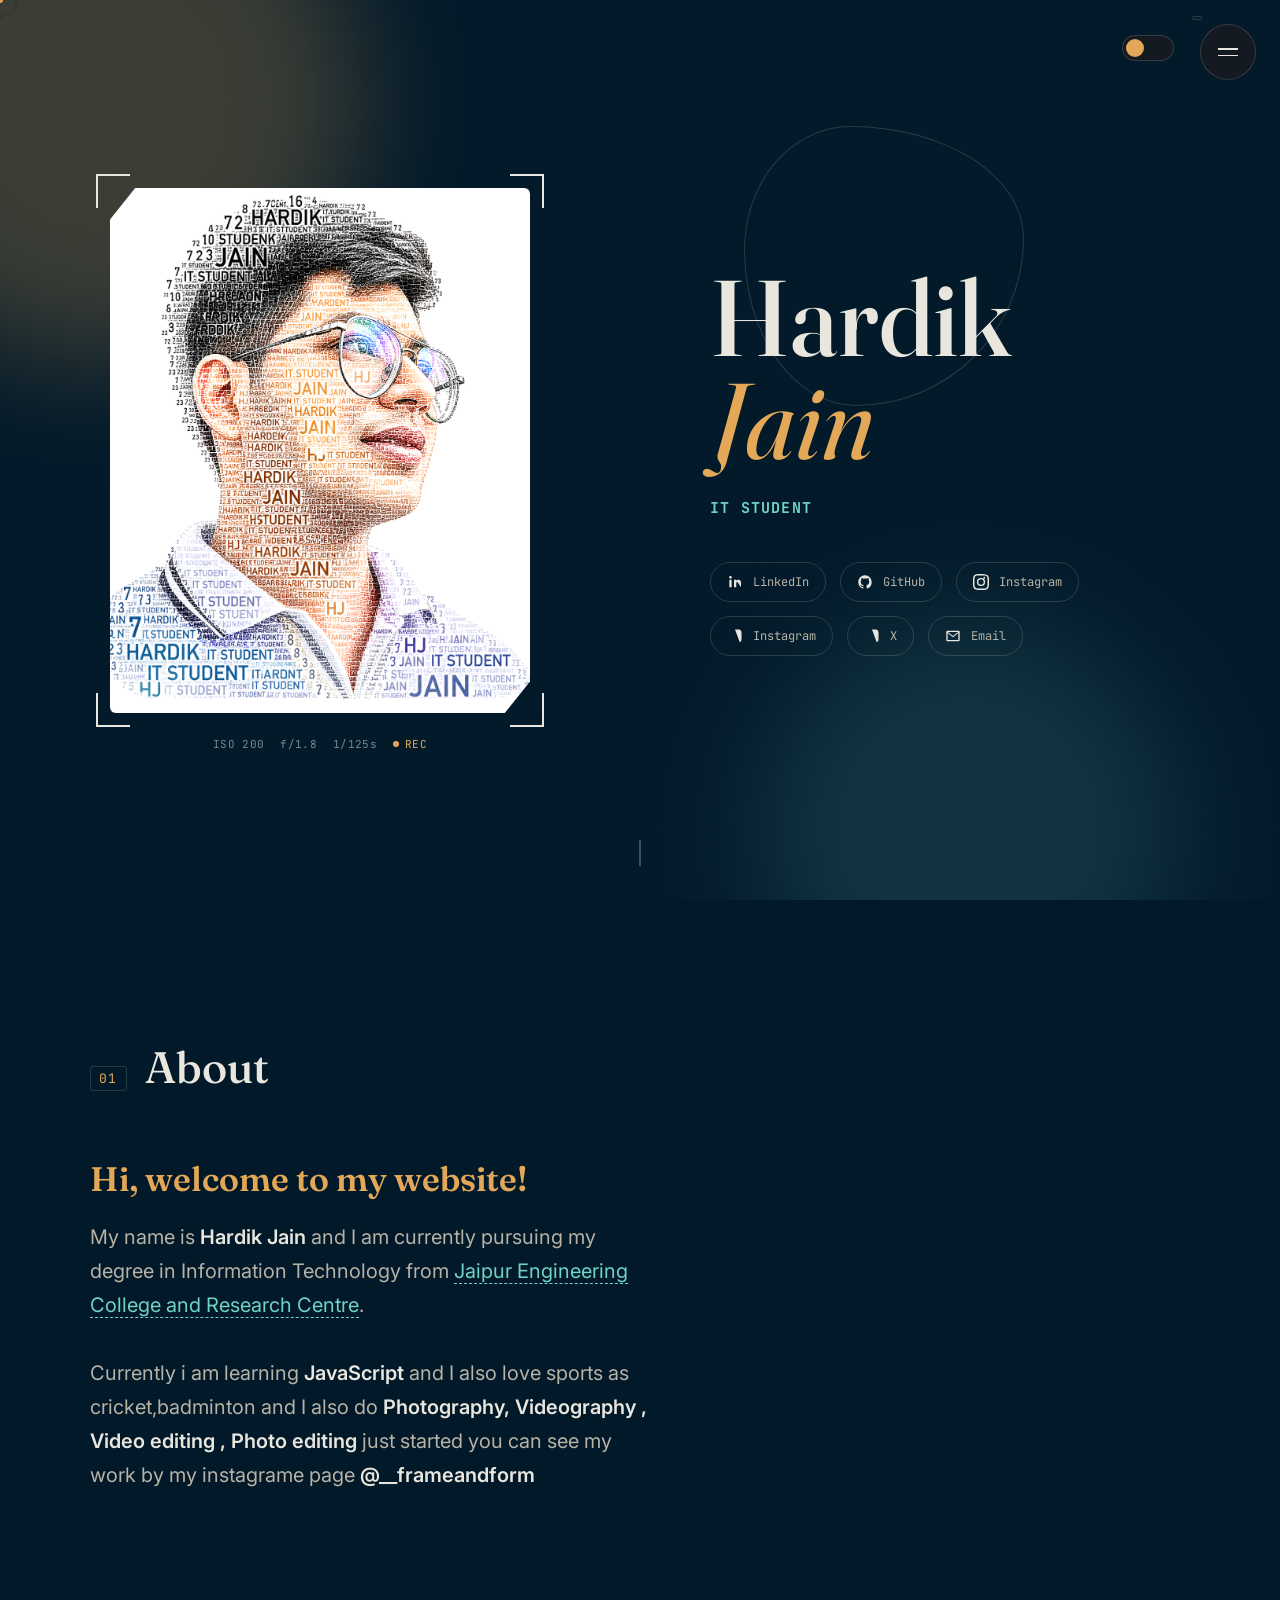
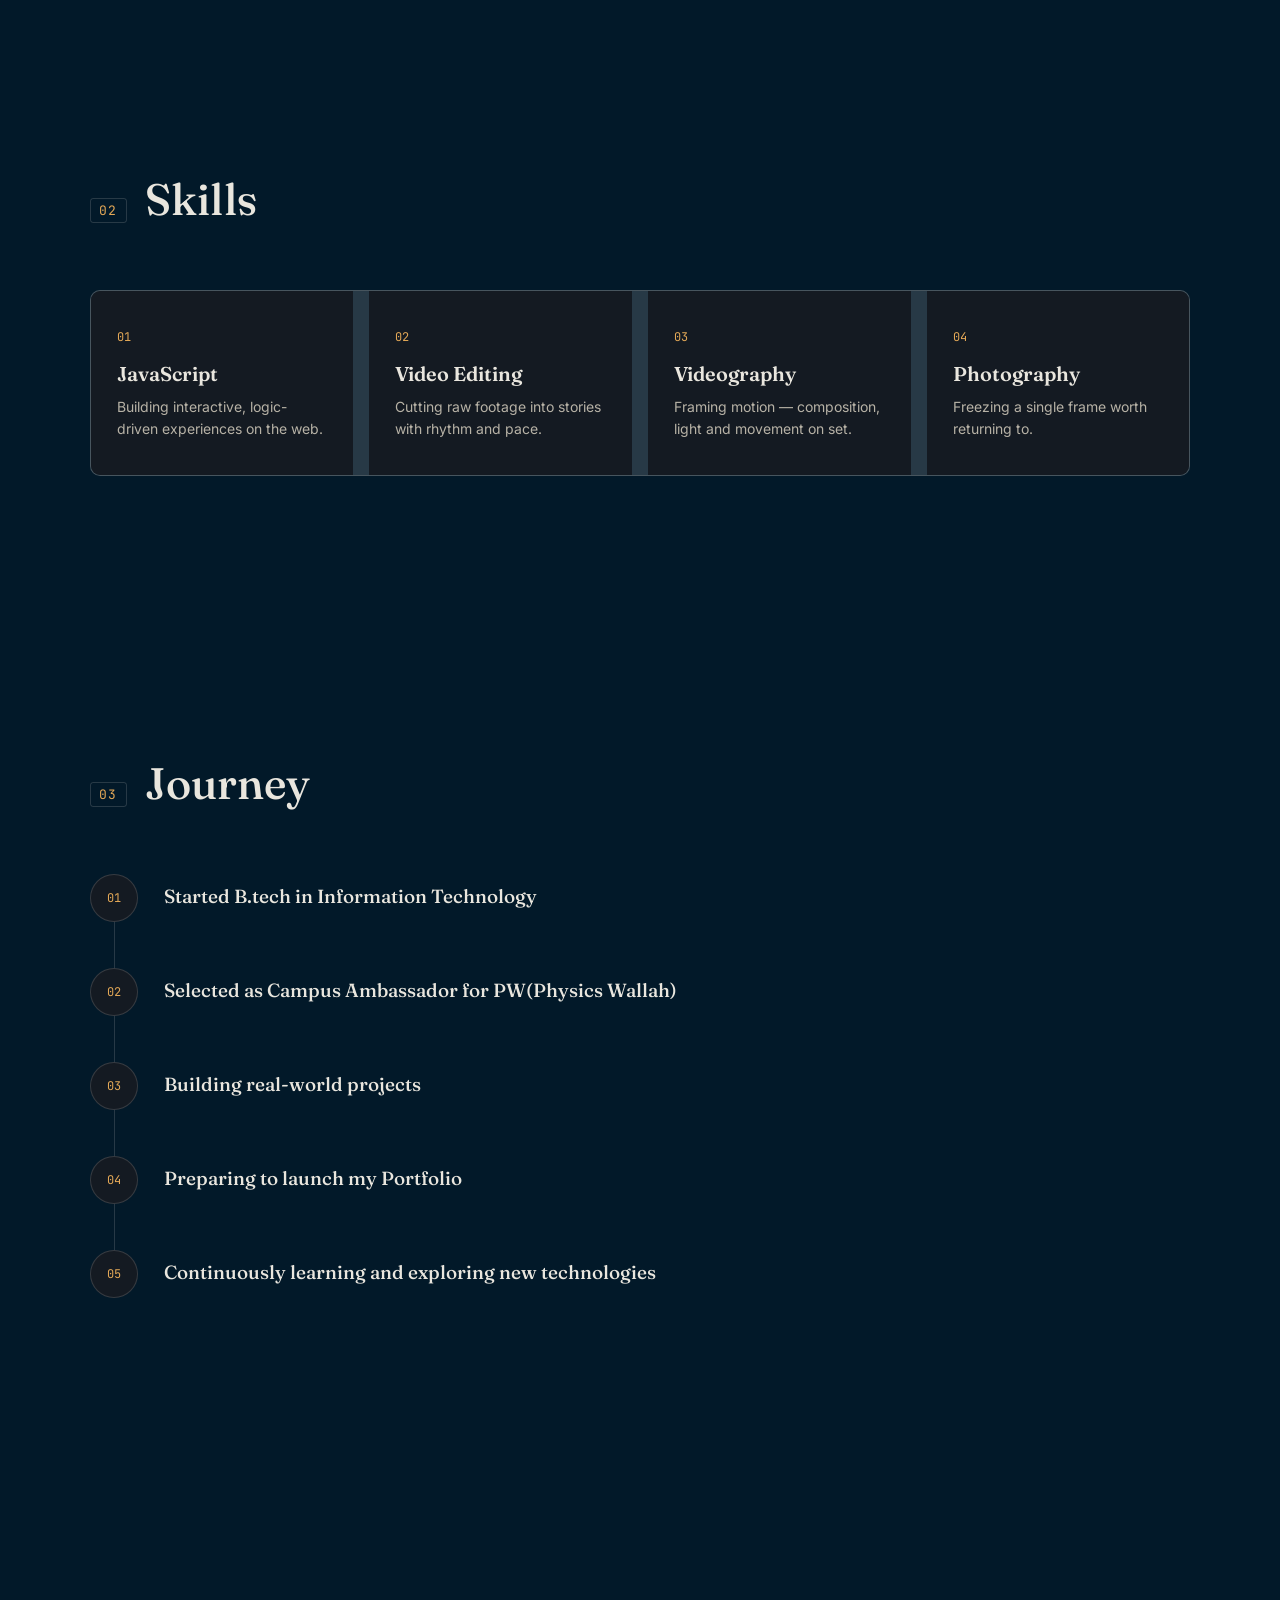
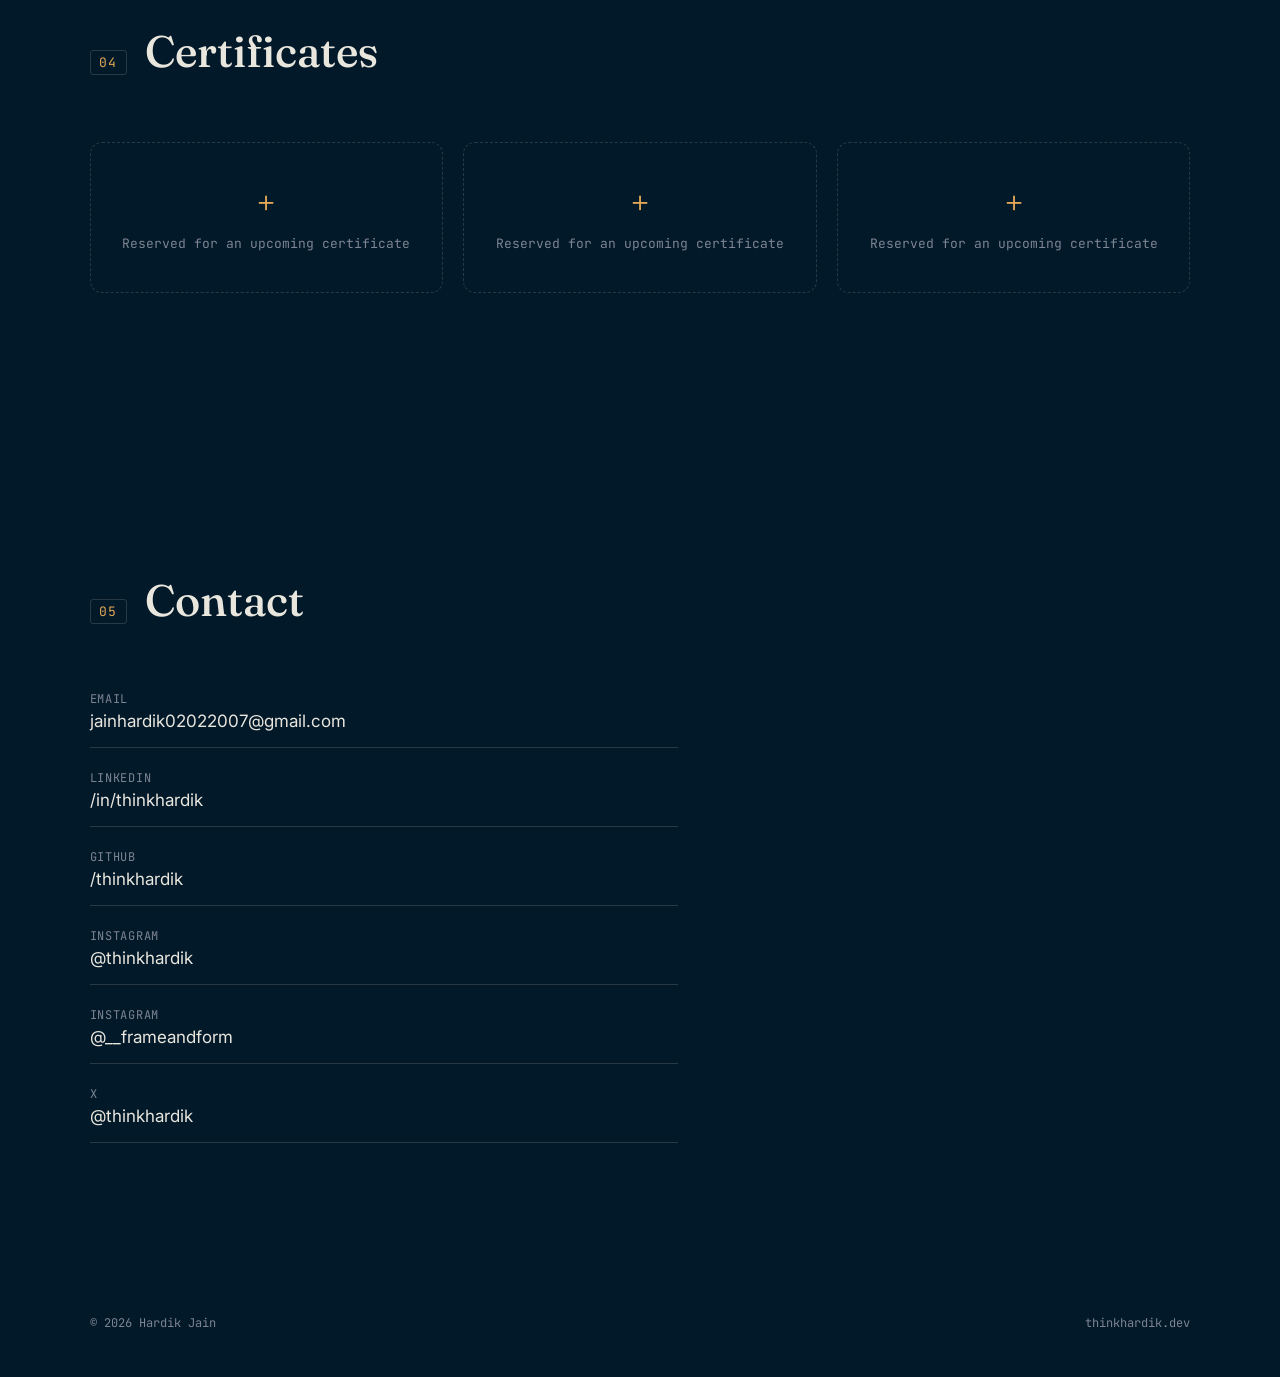
==== commit f5252256: "Add files via upload" ====
--- a/index.html
+++ b/index.html
@@ -20,7 +20,7 @@
 
 <!-- floating nav trigger -->
 <button class="nav-trigger" id="navTrigger" aria-label="Open navigation" aria-expanded="false">
-  <span class="nav-trigger__frame">F</span>
+  <span class="nav-trigger__frame"></span>
   <span class="nav-trigger__lines"><i></i><i></i></span>
 </button>
 
@@ -84,12 +84,12 @@
         <span class="hero__name-line" data-text="Hardik"></span>
         <span class="hero__name-line hero__name-line--accent" data-text="Jain">Jain</span>
       </h1>
-      <p class="hero__role">IT Student</p>
+      <p class="hero__role"><strong> IT Student</strong></p>
 
       <ul class="hero__socials">
         <li>
           <a href="https://www.linkedin.com/in/thinkhardik" target="_blank" rel="noopener" class="social-link" data-label="LinkedIn">
-            <svg viewBox="0 0 24 24" class="social-link__icon"><path d="M6.94 8.5H3.56V20H6.94V8.5ZM5.25 7.02C6.37 7.02 7.28 6.11 7.28 5c0-1.12-.9-2.02-2.03-2.02C4.13 2.98 3.22 3.88 3.22 5c0 1.11.9 2.02 2.03 2.02ZM20.98 20H20.98V13.9c0-2.9-.62-5.13-4.01-5.13-1.63 0-2.72.89-3.17 1.74h-.05V8.5H10.5V20h3.38v-5.72c0-1.51.29-2.97 2.16-2.97 1.84 0 1.87 1.72 1.87 3.06V20h3.07Z"/></svg>
+            <svg viewBox="0 0 24 24" class="social-link__icon"><path d="M6.94 8.5H3.56V20H6.94V8.5ZM5.25 7.02C6.37 7.02 7.28 6.11 7.28 5c0-1.12-.9-2.02-2.03-2.02C4.13 2.98 3.22 3.88 3.22 5c0 1.11.9 2.02 2.03 2.02ZM20.98 20H20.98V13.9c0-2.9-.62-5.13-4.01-5.13-1.63 0-2.72.89-3.17 1.74h-.05V8.5H10.5V20h3.38v-5.72c0-1.51.29-2.97 2.16-2。97 1.84 0 1。87 1。72 1。87 3。06V twenty h three。 zero seven z"/></svg>
             <span class="social-link__label">LinkedIn</span>
           </a>
         </li>
@@ -112,6 +112,14 @@
             <span class="social-link__label">Instagram</span>
           </a>
 
+        </li>
+        <li>
+          <a href="https://x.com/thinkhardik" target="_blank" rel="noopener" class="social-link" data-label="Instagram">
+            <svg viewBox="0 0 24 24" class="social-link__icon"><path d="M12 2.16c3.2 0 3.58.01 4.85.07 1.17.05 1.8.24 2.22.41.56.21.96.47 1.38.89.42.42.68.82.89 1.38.17.42.36 1.05.41 2.22.06 1.27.07 1.65.07 4.85s-.01 3.58-.07 4.85c-.05 1.17-.24 1.8-.41 2.22-.21.56-.47.96-.89 1.38-.42.42-.82.68-1.38.89-.42.17-1.05.36-2.
+22.41-1.27.06-1。 
+65.07-4.85.07s-3.58-.01-4.85-.07c-1.17-.05-1.8-.24-2.22-.41-.56-.21-.96-.47-1.38-.89-.42-.42-.68-.82-.89-1.38-.17-.42-.36-1.05-.41-2.22C2.17 15.58 2.16 15.2 2.16 12s.01-3.58.07-4.85c.05-1.17.24-1.8.41-2.22.21-.56.47-.96.89-1.38C4 2.83 4.4 2.57 4.96 2.36c.42-.17 1.05-.36 2.22-.41C8.42 2.17 8.8 2.16 12 2.16Zm0 5A6 6 0 1 0 18 12a6 6 0 0 0-6-6Zm0 10A4 4 0 1 1 16 12a4 4 0 0 1-4 4Zm6-10a1 1 0 1 1-1-1 1 1 0 0 1 .99 1Z"/></svg>
+            <span class="social-link__label">X</span>
+          </a>
         </li>
         <li>
           <a href="mailto:jainhardik02022007@gmail.com" class="social-link" data-label="Email">
@@ -237,30 +245,14 @@
       <h2>Contact</h2>
     </div>
     <div class="contact__grid">
-      <form class="contact__form" id="contactForm">
-        <label class="field">
-          <span>Name</span>
-          <input type="text" name="name" required autocomplete="name">
-        </label>
-        <label class="field">
-          <span>Email</span>
-          <input type="email" name="email" required autocomplete="email">
-        </label>
-        <label class="field">
-          <span>Message</span>
-          <textarea name="message" rows="4" required></textarea>
-        </label>
-        <button type="submit" class="btn-send">
-          <span>Send message</span>
-        </button>
-        <p class="contact__status" id="contactStatus" role="status"></p>
-      </form>
+     
       <div class="contact__links">
         <a href="mailto:jainhardik02022007@gmail.com" class="contact__link"><span>Email</span>jainhardik02022007@gmail.com</a>
         <a href="https://www.linkedin.com/in/thinkhardik" target="_blank" rel="noopener" class="contact__link"><span>LinkedIn</span>/in/thinkhardik</a>
         <a href="https://github.com/thinkhardik" target="_blank" rel="noopener" class="contact__link"><span>GitHub</span>/thinkhardik</a>
         <a href="https://www.instagram.com/thinkhardik/" target="_blank" rel="noopener" class="contact__link"><span>Instagram</span>@thinkhardik</a>
         <a href="https://www.instagram.com/__frameandform/" target="_blank" rel="noopener" class="contact__link"><span>Instagram</span>@__frameandform</a>
+        <a href="https://x.com/thinkhardik" target="_blank" rel="noopener" class="contact__link"><span>X</span>@thinkhardik</a>
       </div>
     </div>
   </section>
--- a/style.css
+++ b/style.css
@@ -2,7 +2,7 @@
    TOKENS
    ============================================================ */
 :root{
-  --bg: #0B0E13;
+  --bg: #021929;
   --surface: #141A22;
   --surface-2: #1A212B;
   --line: rgba(233,230,222,0.16);
@@ -10,7 +10,7 @@
   --text-dim: #B7B2A6;
   --muted: #7D8492;
   --amber: #E3A857;
-  --amber-soft: rgba(227,168,87,0.35);
+  --amber-soft: rgba(32, 29, 49, 0.35);
   --cyan: #6FD3C7;
 
   --font-display: "Fraunces", serif;
@@ -24,16 +24,16 @@
 }
 
 html[data-theme="light"]{
-  --bg: #EEEEE9;
+  --bg: #faf2c2ec;
   --surface: #FFFFFF;
   --surface-2: #F7F6F2;
-  --line: rgba(20,20,18,0.10);
-  --text: #16181D;
+  --line: rgba(63, 40, 40, 0.1);
+  --text: #060707;
   --text-dim: #4A4E57;
   --muted: #767B84;
-  --amber: #B9762A;
+  --amber: #f05c06;
   --amber-soft: rgba(185,118,42,0.30);
-  --cyan: #1F8F81;
+  --cyan: #001aff;
 }
 
 *,*::before,*::after{ box-sizing:border-box; }
@@ -86,7 +86,7 @@
   transition: width .25s var(--ease), height .25s var(--ease), border-color .25s var(--ease), background .25s var(--ease), transform .12s linear;
 }
 .cursor-ring.is-link{
-  width:64px; height:64px; background:rgba(227,168,87,0.08); border-color:var(--amber);
+  width:64px; height:64px; background:rgba(96, 133, 11, 0.08); border-color:var(--amber);
 }
 .cursor-ring::before{
   content:""; position:absolute; inset:0; margin:auto;
@@ -418,7 +418,7 @@
   display:flex; flex-direction:column; gap:4px; padding-bottom:16px; border-bottom:1px solid var(--line);
   font-size:17px; transition:color .25s var(--ease), padding-left .25s var(--ease);
 }
-.contact__link span{ font-family:var(--font-mono); font-size:11px; color:var(--muted); text-transform:uppercase; letter-spacing:.08em; }
+.contact__link span{ font-family:var(--font-mono); font-size:12px; color:var(--muted); text-transform:uppercase; letter-spacing:.06em; }
 .contact__link:hover{ color:var(--amber); padding-left:8px; }
 
 .footer{
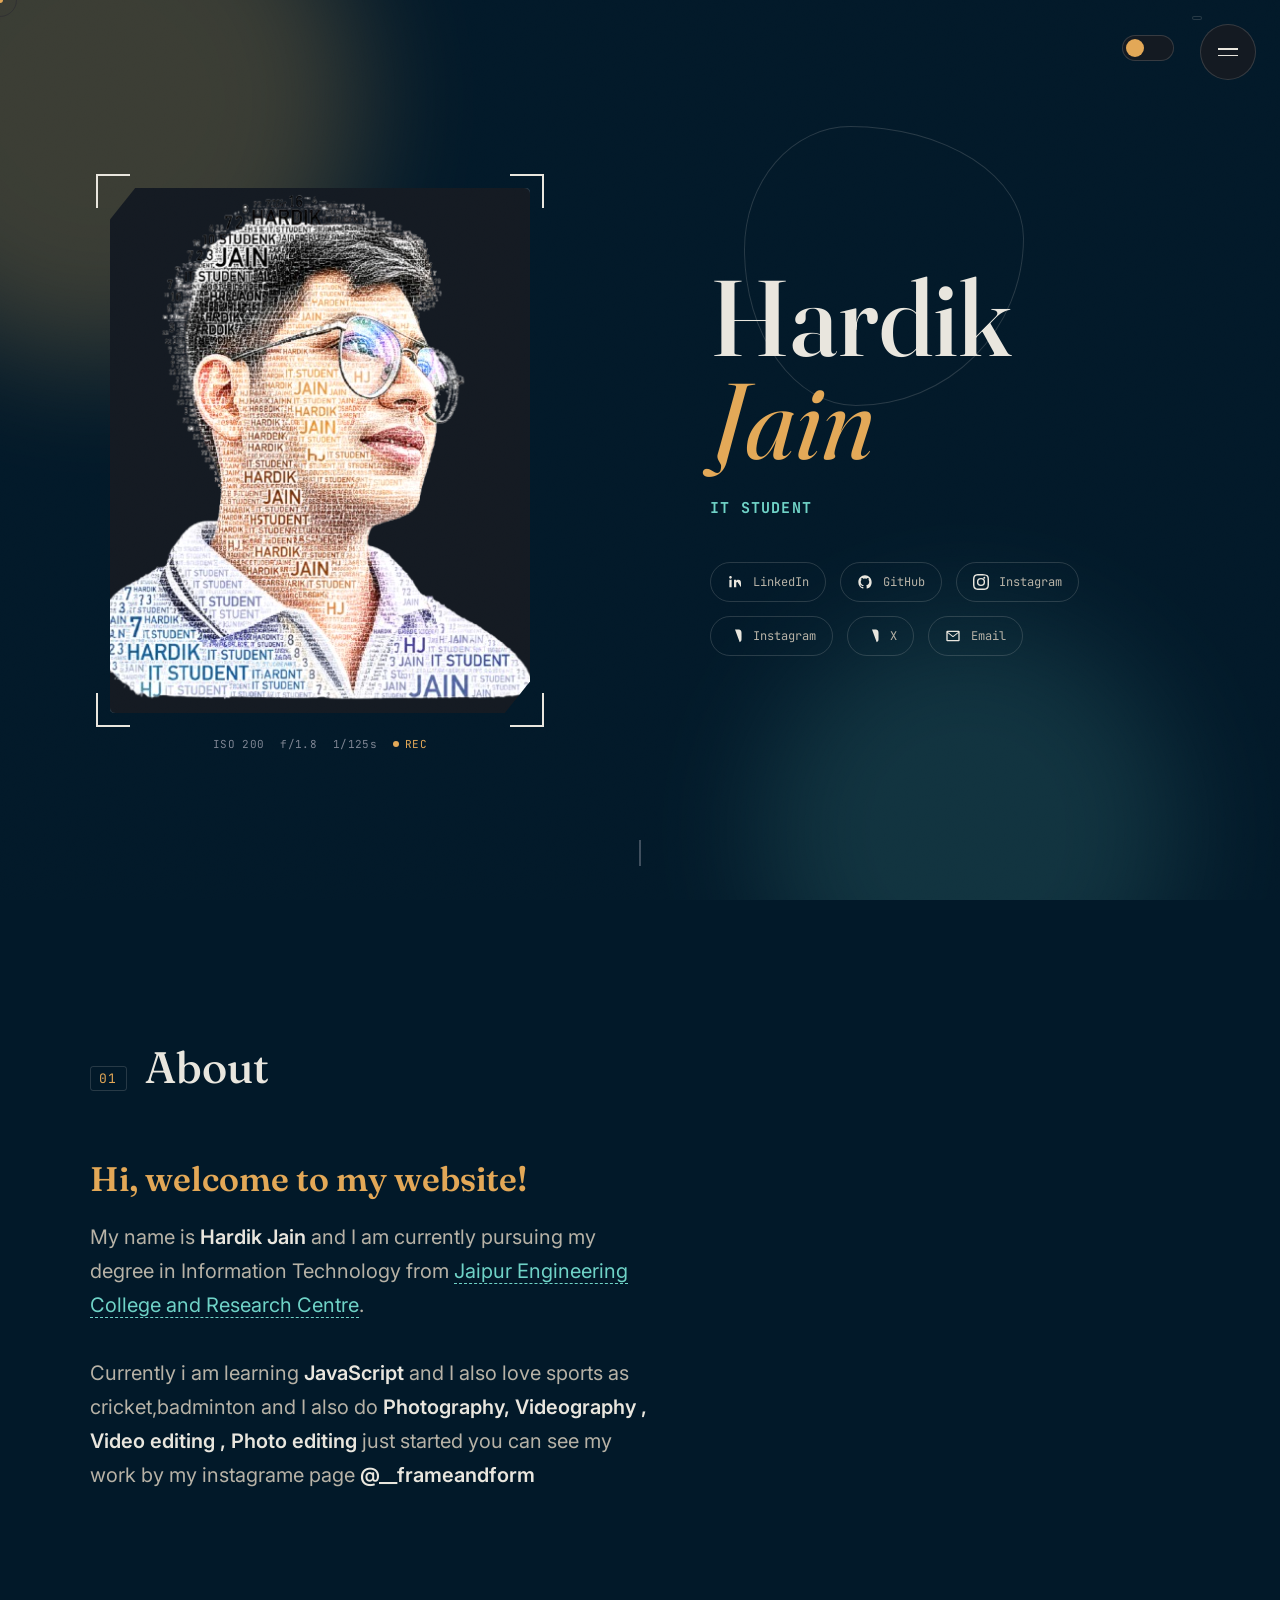
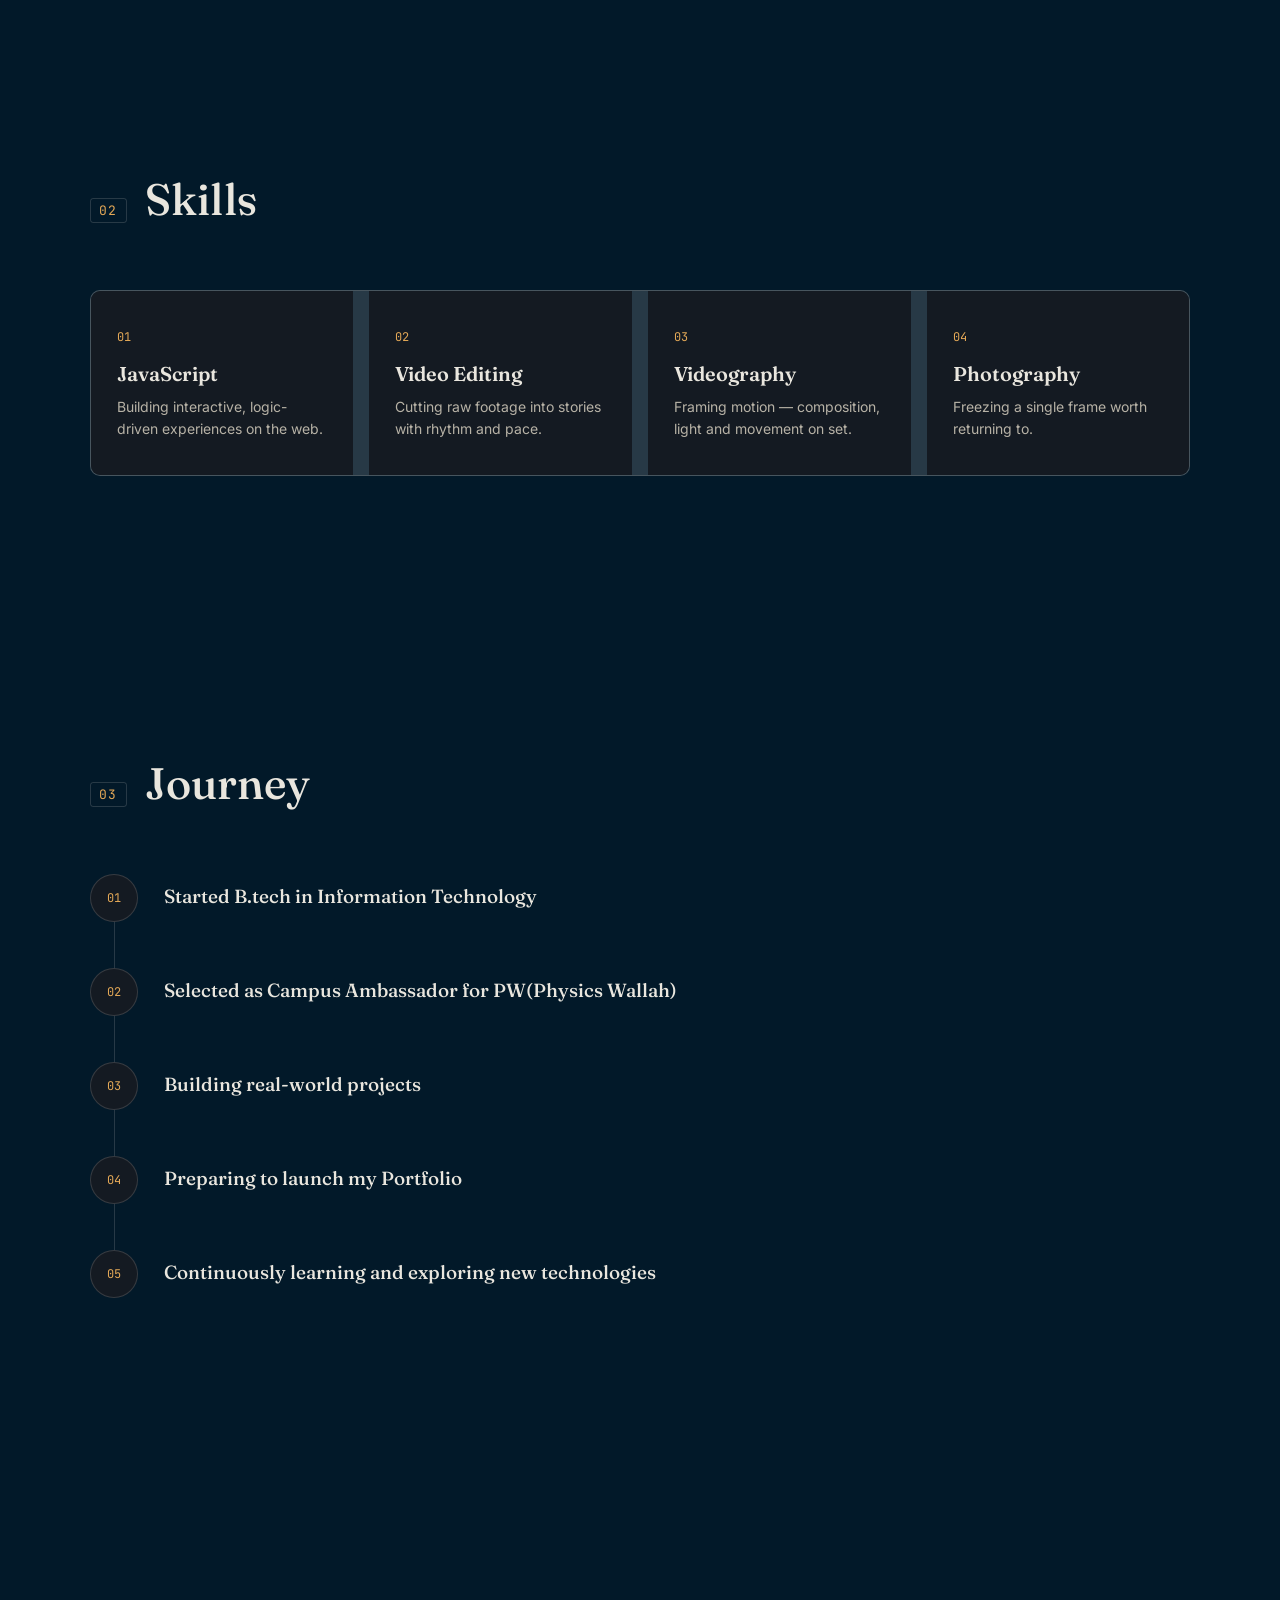
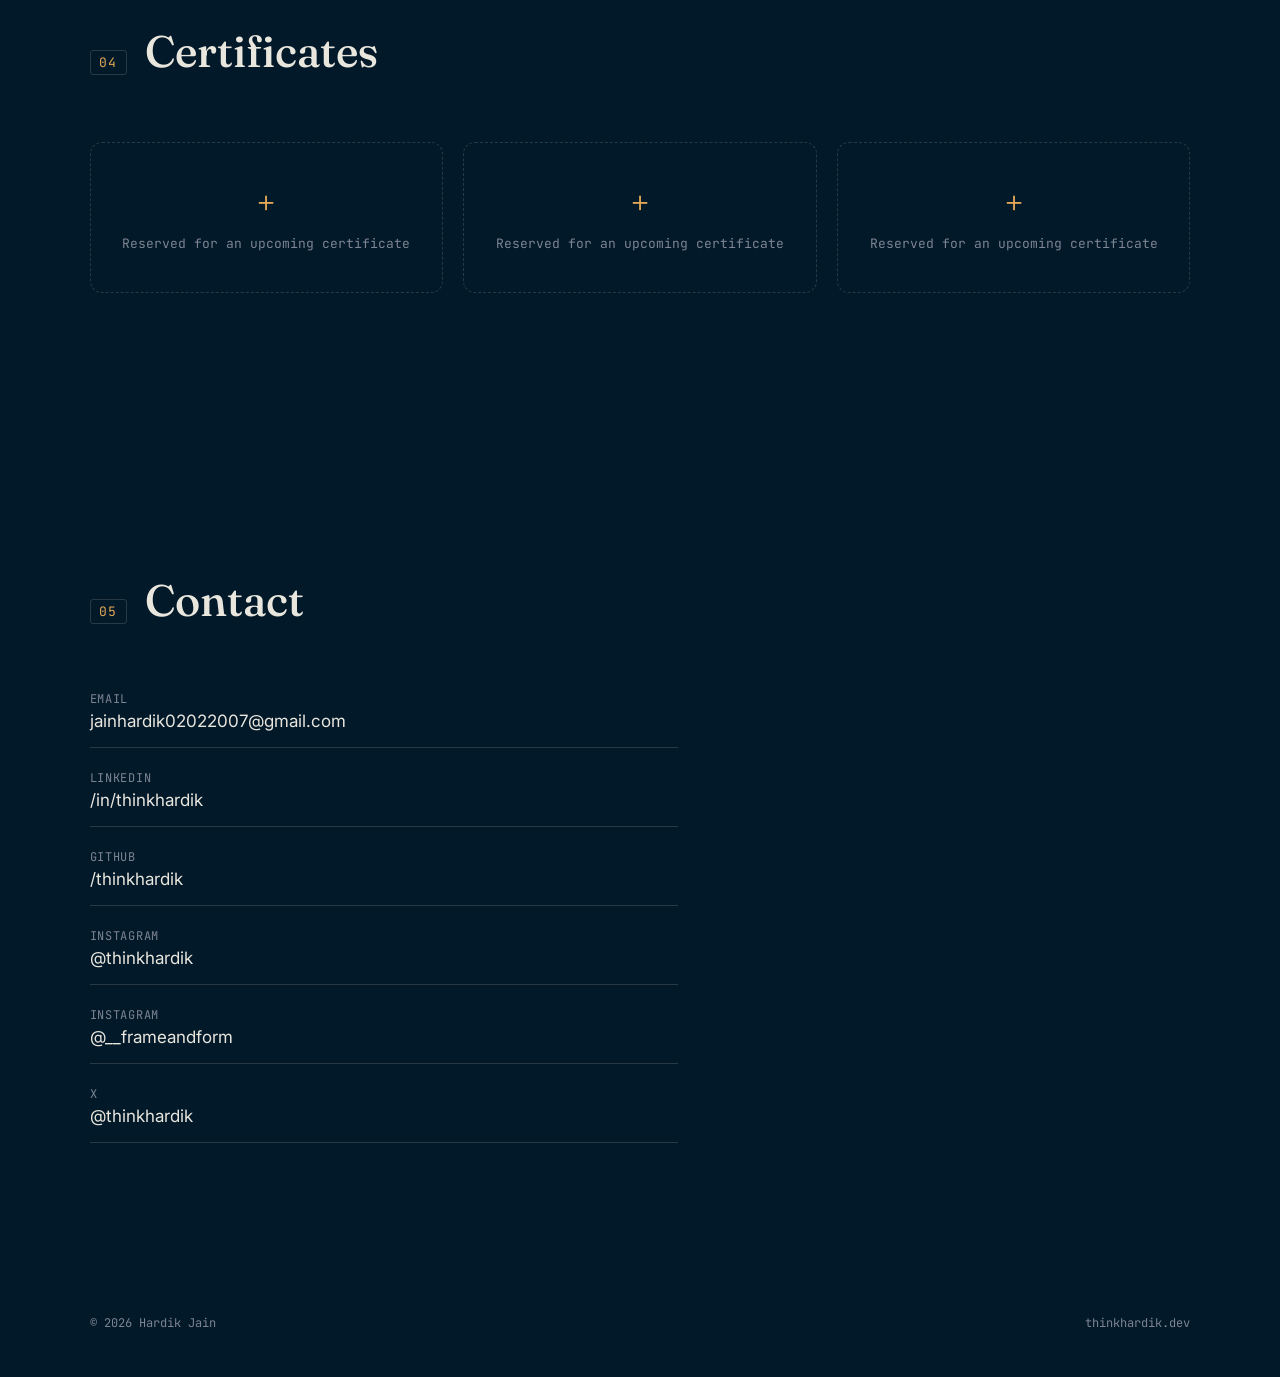
==== commit 1623d086: "Update index.html" ====
--- a/index.html
+++ b/index.html
@@ -65,7 +65,7 @@
         <span class="viewfinder__corner viewfinder__corner--br"></span>
         <span class="viewfinder__glow" id="viewfinderGlow"></span>
         <div class="viewfinder__photo-wrap" id="tiltWrap">
-          <img src="assets/images/hardik1.png" alt="Portrait of Hardik Jain" class="viewfinder__photo">
+          <img src="assets/images/hardik1-removebg-preview.png" alt="Portrait of Hardik Jain" class="viewfinder__photo">
           <span class="viewfinder__scan"></span>
         </div>
         <div class="viewfinder__exif">
